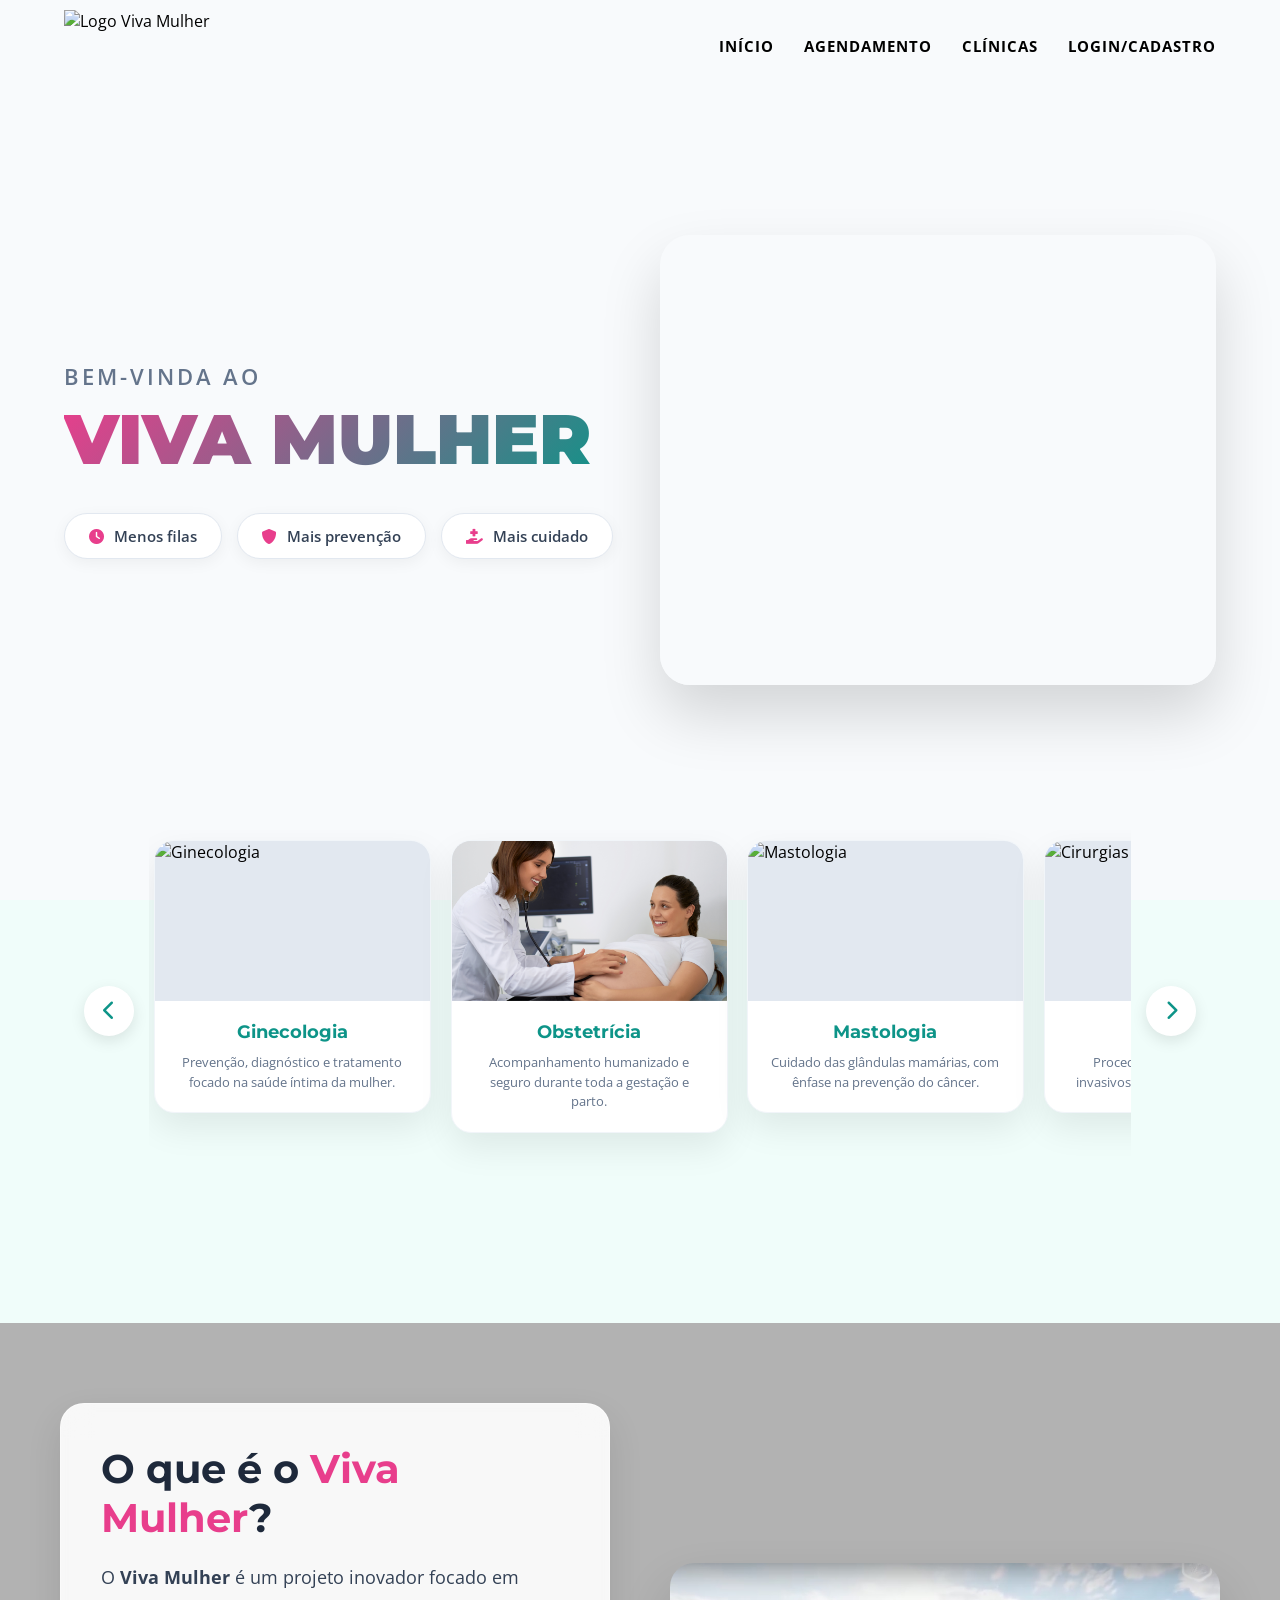
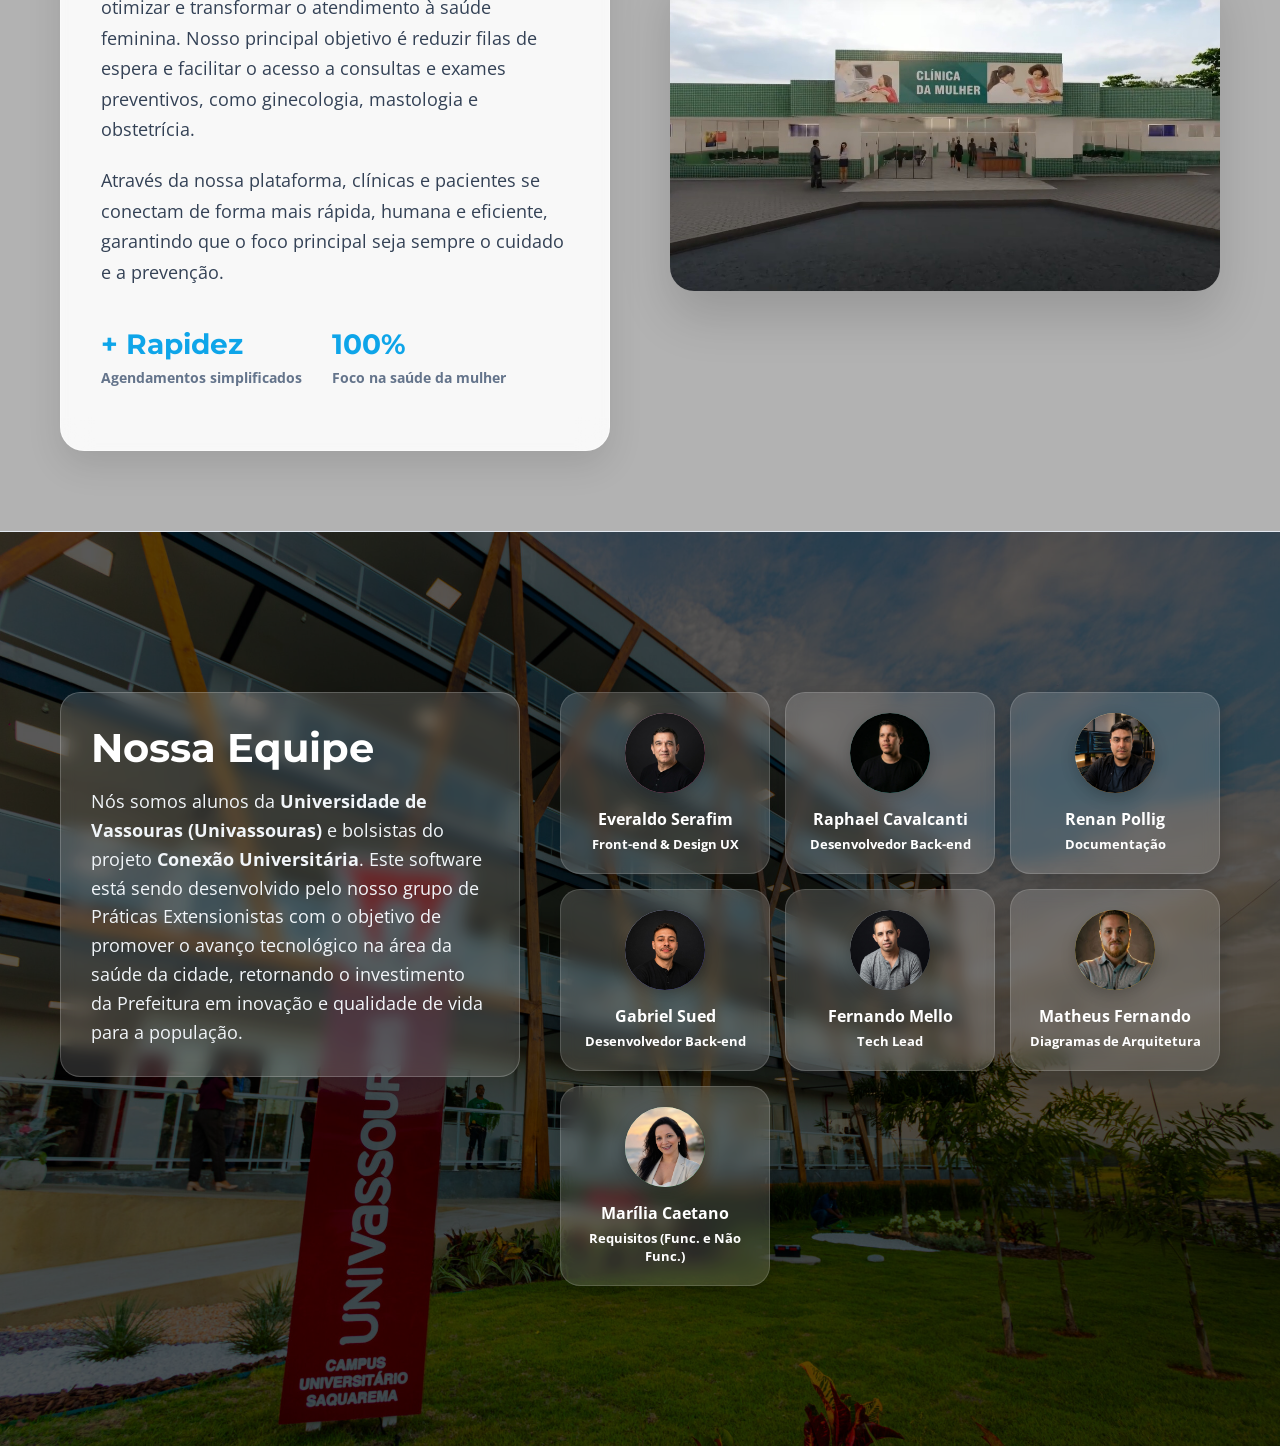
==== vivamulherweb-vivamulherweb-main/index.html @ 2e8639ef "feat: implement hero section, service carousel, and authentication views with supporting styles and " ====
<!DOCTYPE html>
<html lang="pt-BR">

<head>
    <meta charset="UTF-8">
    <meta name="viewport" content="width=device-width, initial-scale=1.0">
    <title>Viva Mulher - Início</title>
    <link rel="preconnect" href="https://fonts.googleapis.com">
    <link rel="preconnect" href="https://fonts.gstatic.com" crossorigin>
    <link
        href="https://fonts.googleapis.com/css2?family=Montserrat:wght@400;700;900&family=Open+Sans:wght@400;600;700&display=swap"
        rel="stylesheet">
    <link rel="stylesheet" href="https://cdnjs.cloudflare.com/ajax/libs/font-awesome/6.0.0/css/all.min.css">

    <link rel="stylesheet" href="style-index.css">
</head>

<body>

    <header class="header-transparente">
        <div class="logo-container" onclick="window.scrollTo({top: 0, behavior: 'smooth'})" style="cursor: pointer;">
            <img src="assets/img/logo1.png" alt="Logo Viva Mulher" class="logo-img">
        </div>
        <nav id="main-nav">
            <ul>
                <li><a onclick="mostrarPagina('home')">INÍCIO</a></li>
                <li><a onclick="mostrarPagina('login')">AGENDAMENTO</a></li>
                <li><a onclick="mostrarPagina('login')">CLÍNICAS</a></li>
                <li><a onclick="mostrarPagina('login')" class="nav-destaque">LOGIN/CADASTRO</a></li>
            </ul>
        </nav>
    </header>
    <button class="btn-mobile" onclick="toggleMenuMain()" style="display: none;">
        <i class="fas fa-bars"></i>
    </button>

    <style>
        /* CSS rápido para o botão aparecer apenas no mobile */
        @media (max-width: 768px) {
            .btn-mobile {
                display: block !important;
                position: fixed;
                top: 15px;
                right: 15px;
                background: #0d9488;
                color: white;
                border: none;
                padding: 10px 15px;
                border-radius: 5px;
                z-index: 10000;
                cursor: pointer;
            }
        }
    </style>
    <main id="home-view" class="view-ativa">
        <section class="hero-section modern-split">
            <!-- Metade Texto (Off-White) -->
            <div class="hero-texto-split">
                <div class="conteudo-clean">
                    <h2 class="hero-subtitle-clean">Bem-vinda ao</h2>
                    <h1 class="hero-title-clean">VIVA MULHER</h1>
                    <div class="hero-features-clean">
                        <span class="feature-item-clean"><i class="fas fa-clock"></i> Menos filas</span>
                        <span class="feature-item-clean"><i class="fas fa-shield-alt"></i> Mais prevenção</span>
                        <span class="feature-item-clean"><i class="fas fa-hand-holding-medical"></i> Mais cuidado</span>
                    </div>
                </div>
            </div>

            <!-- Metade Vídeo (Janela/Abinha com Degradê) -->
            <div class="hero-video-split">
                <div class="video-janela">
                    <video id="bg-video" autoplay loop muted playsinline preload="auto">
                        <source src="assets/video/backgroundvideo.mp4" type="video/mp4">
                    </video>
                    <div class="video-degrade-inferior"></div>
                </div>
            </div>

        </section>

        <!-- SEÇÃO: SERVIÇOS / ESPECIALIDADES EM CARDS -->
        <section class="servicos-section">
            <div class="container-padrao">
                <div class="carousel-wrapper">
                    <button class="carousel-btn left" onclick="moverCarrossel(-1)"><i
                            class="fas fa-chevron-left"></i></button>

                    <div class="servicos-carousel" id="servicos-carousel">
                        <div class="servico-card" onclick="abrirDescricao('ginecologia')">
                            <div class="servico-img">
                                <img src="assets/img/ginecologia.jpg" alt="Ginecologia">
                            </div>
                            <div class="servico-conteudo">
                                <h3>Ginecologia</h3>
                                <p class="servico-resumo">Prevenção, diagnóstico e tratamento focado na saúde íntima da
                                    mulher.</p>
                                <div class="servico-detalhes">
                                    <p>Realizamos exames de rotina preventivos, tratamento de patologias, planejamento
                                        familiar e inserção de contraceptivos (DIU/Implantes).</p>
                                </div>
                            </div>
                        </div>
                        <div class="servico-card" onclick="abrirDescricao('obstetricia')">
                            <div class="servico-img">
                                <img src="assets/img/obstetricia.jpg" alt="Obstetrícia">
                            </div>
                            <div class="servico-conteudo">
                                <h3>Obstetrícia</h3>
                                <p class="servico-resumo">Acompanhamento humanizado e seguro durante toda a gestação e
                                    parto.</p>
                                <div class="servico-detalhes">
                                    <p>Assistência pré-natal completa, exames de ultrassonografia morfológica e
                                        acompanhamento de gestações de alto risco.</p>
                                </div>
                            </div>
                        </div>
                        <div class="servico-card" onclick="abrirDescricao('mastologia')">
                            <div class="servico-img">
                                <img src="assets/img/Mastologia.jpg" alt="Mastologia">
                            </div>
                            <div class="servico-conteudo">
                                <h3>Mastologia</h3>
                                <p class="servico-resumo">Cuidado das glândulas mamárias, com ênfase na prevenção do
                                    câncer.</p>
                                <div class="servico-detalhes">
                                    <p>Prevenção, diagnóstico precoce e tratamento clínico/cirúrgico, além do
                                        acompanhamento de nódulos e cistos.</p>
                                </div>
                            </div>
                        </div>
                        <div class="servico-card" onclick="abrirDescricao('cirurgias')">
                            <div class="servico-img">
                                <img src="assets/img/Cirurgias.jpg" alt="Cirurgias">
                            </div>
                            <div class="servico-conteudo">
                                <h3>Cirurgias</h3>
                                <p class="servico-resumo">Procedimentos minimamente invasivos com equipe especializada.
                                </p>
                                <div class="servico-detalhes">
                                    <p>Procedimentos cirúrgicos (videolaparoscopia e histeroscopia) para tratamento de
                                        miomas e endometriose com rápida recuperação.</p>
                                </div>
                            </div>
                        </div>

                        <!-- Novos Cards -->
                        <div class="servico-card" onclick="abrirDescricao('pediatria')">
                            <div class="servico-img">
                                <img src="assets/img/Pediatria.jpg" alt="Pediatria">
                            </div>
                            <div class="servico-conteudo">
                                <h3>Pediatria</h3>
                                <p class="servico-resumo">Cuidado dedicado ao desenvolvimento infantil desde os
                                    primeiros dias.</p>
                                <div class="servico-detalhes">
                                    <p>Acompanhamento de rotina, vacinação, orientação nutricional e tratamento das
                                        principais doenças da infância.</p>
                                </div>
                            </div>
                        </div>
                        <div class="servico-card" onclick="abrirDescricao('nutricao')">
                            <div class="servico-img">
                                <img src="assets/img/Nutrição.jpg" alt="Nutrição">
                            </div>
                            <div class="servico-conteudo">
                                <h3>Nutrição</h3>
                                <p class="servico-resumo">Planos alimentares personalizados para cada fase da sua vida.
                                </p>
                                <div class="servico-detalhes">
                                    <p>Acompanhamento nutricional focado em emagrecimento saudável, gestação, menopausa
                                        e controle de doenças crônicas.</p>
                                </div>
                            </div>
                        </div>
                        <div class="servico-card" onclick="abrirDescricao('endocrinologia')">
                            <div class="servico-img">
                                <img src="assets/img/Endocrinologia.jpg" alt="Endocrinologia">
                            </div>
                            <div class="servico-conteudo">
                                <h3>Endocrinologia</h3>
                                <p class="servico-resumo">Tratamento de distúrbios hormonais e metabólicos com precisão.
                                </p>
                                <div class="servico-detalhes">
                                    <p>Especialistas em distúrbios da tireoide, diabetes, obesidade e acompanhamento
                                        especializado durante a menopausa.</p>
                                </div>
                            </div>
                        </div>
                        <div class="servico-card" onclick="abrirDescricao('psicologia')">
                            <div class="servico-img">
                                <img src="assets/img/Psicologia.jpg" alt="Psicologia">
                            </div>
                            <div class="servico-conteudo">
                                <h3>Psicologia</h3>
                                <p class="servico-resumo">Apoio emocional e saúde mental voltado para a mulher.</p>
                                <div class="servico-detalhes">
                                    <p>Acolhimento humanizado para depressão pós-parto, ansiedade, transições de vida e
                                        terapia individual e familiar.</p>
                                </div>
                            </div>
                        </div>
                    </div>

                    <button class="carousel-btn right" onclick="moverCarrossel(1)"><i
                            class="fas fa-chevron-right"></i></button>
                </div>
            </div>
        </section>

        <!-- SEÇÃO: SOBRE O PROJETO -->
        <section class="sobre-section">
            <!-- Vídeo de Fundo -->
            <video class="sobre-bg-video" autoplay loop muted playsinline preload="auto">
                <source src="assets/video/saquaremabck.mp4" type="video/mp4">
            </video>
            <!-- Overlay para garantir a leitura do texto -->
            <div class="sobre-video-overlay"></div>
            <div class="container-padrao" style="position: relative; z-index: 10;">
                <div class="sobre-grid">
                    <div class="sobre-texto">
                        <h2 class="section-title">O que é o <span class="highlight-pink">Viva Mulher</span>?</h2>
                        <p>O <strong>Viva Mulher</strong> é um projeto inovador focado em otimizar e transformar o
                            atendimento à saúde feminina. Nosso principal objetivo é reduzir filas de espera e facilitar
                            o acesso a consultas e exames preventivos, como ginecologia, mastologia e obstetrícia.</p>
                        <p>Através da nossa plataforma, clínicas e pacientes se conectam de forma mais rápida, humana e
                            eficiente, garantindo que o foco principal seja sempre o cuidado e a prevenção.</p>
                        <div class="estatisticas-sobre">
                            <div class="stat-item">
                                <h3>+ Rapidez</h3>
                                <p>Agendamentos simplificados</p>
                            </div>
                            <div class="stat-item">
                                <h3>100%</h3>
                                <p>Foco na saúde da mulher</p>
                            </div>
                        </div>
                    </div>
                    <div class="sobre-imagem scroll-reveal">
                        <div class="imagem-clinica-wrapper"
                            onclick="document.getElementById('modal-mapa').className='modal-ativo'"
                            style="cursor: pointer;" title="Clique para ver no mapa">
                            <img src="assets/img/clinicadamulher.jpg" alt="Clínica da Mulher" class="img-clinica">
                            <div class="img-gradient-overlay"
                                style="display: flex; justify-content: center; align-items: center;">
                                <i class="fas fa-map-marker-alt"
                                    style="color: white; font-size: 50px; text-shadow: 0 4px 15px rgba(0,0,0,0.4);"></i>
                            </div>
                        </div>
                    </div>
                </div>
            </div>
        </section>

        <!-- SEÇÃO: EQUIPE DE DESENVOLVIMENTO -->
        <section class="equipe-section">
            <div class="container-padrao" style="position: relative; z-index: 1;">
                <!-- Layout dividido para balancear a tela -->
                <div class="equipe-layout-split">
                    <!-- Lado do Título (Esquerda) -->
                    <div class="equipe-title-side">
                        <div class="equipe-title-card">
                            <h2 class="section-title text-left" style="color: white; margin-bottom: 15px;">Nossa Equipe</h2>
                            <p class="section-subtitle text-left"
                                style="margin-bottom: 0; line-height: 1.6; color: #f1f5f9;">
                                Nós somos alunos da <strong>Universidade de Vassouras (Univassouras)</strong> e bolsistas do projeto
                                <strong>Conexão Universitária</strong>.
                                Este software está sendo desenvolvido pelo nosso grupo de Práticas Extensionistas com o objetivo de
                                promover o avanço tecnológico na área da saúde da cidade,
                                retornando o investimento da Prefeitura em inovação e qualidade de vida para a população.
                            </p>
                        </div>
                    </div>

                    <!-- Lado dos Cards (Direita) -->
                    <div class="equipe-grid-side">
                        <div class="equipe-grid">
                    <div class="equipe-card">
                        <div class="membro-avatar"
                            style="background: linear-gradient(135deg, #fbcfe8 0%, #e83e8c 100%);">
                            <img src="assets/img/everaldo.jpeg" alt="Foto Aluno 1">
                        </div>
                        <h3>Everaldo Serafim</h3>
                        <p class="cargo">Front-end & Design UX</p>
                    </div>
                    <div class="equipe-card">
                        <div class="membro-avatar"
                            style="background: linear-gradient(135deg, #ccfbf1 0%, #0d9488 100%);">
                            <img src="assets/img/raphael.jpeg" alt="Foto Aluno 2">
                        </div>
                        <h3>Raphael Cavalcanti</h3>
                        <p class="cargo">Desenvolvedor Back-end</p>
                    </div>
                    <div class="equipe-card">
                        <div class="membro-avatar"
                            style="background: linear-gradient(135deg, #fef3c7 0%, #d97706 100%);">
                            <img src="assets/img/renan.jpeg" alt="Foto Aluno 3">
                        </div>
                        <h3>Renan Pollig</h3>
                        <p class="cargo">Documentação</p>
                    </div>
                    <div class="equipe-card">
                        <div class="membro-avatar"
                            style="background: linear-gradient(135deg, #e0e7ff 0%, #4f46e5 100%);">
                            <img src="assets/img/gabriel.jpeg" alt="Foto Aluno 4">
                        </div>
                        <h3>Gabriel Sued</h3>
                        <p class="cargo">Desenvolvedor Back-end</p>
                    </div>
                    <div class="equipe-card">
                        <div class="membro-avatar"
                            style="background: linear-gradient(135deg, #f1f5f9 0%, #475569 100%);">
                            <img src="assets/img/fernando.jpeg" alt="Foto Aluno 5">
                        </div>
                        <h3>Fernando Mello</h3>
                        <p class="cargo">Tech Lead</p>
                    </div>
                    <div class="equipe-card">
                        <div class="membro-avatar"
                            style="background: linear-gradient(135deg, #fef08a 0%, #ca8a04 100%);">
                            <img src="assets/img/matheus.jpeg" alt="Foto Aluno 6">
                        </div>
                        <h3>Matheus Fernando</h3>
                        <p class="cargo">Diagramas de Arquitetura</p>
                    </div>
                    <div class="equipe-card">
                        <div class="membro-avatar"
                            style="background: linear-gradient(135deg, #dcfce7 0%, #16a34a 100%);">
                            <img src="assets/img/marilia.jpeg" alt="Foto Aluno 7">
                        </div>
                        <h3>Marília Caetano</h3>
                        <p class="cargo">Requisitos (Func. e Não Func.)</p>
                    </div>
                </div> <!-- Fim equipe-grid -->
                </div> <!-- Fim equipe-grid-side -->
                </div> <!-- Fim equipe-layout-split -->
            </div>
        </section>
    </main>

    <main id="login-view" class="view-oculta view-auth">
        <div class="auth-card">
            <h2>Acesse sua conta</h2>
            <form onsubmit="realizarLogin(event)">
                <div class="input-group">
                    <label>Perfil de Acesso</label>
                    <select id="tipo-acesso" required>
                        <option value="paciente">Sou Paciente</option>
                        <option value="medico">Sou Médico(a) / Gestão</option>
                        <option value="recepcao">Sou da Recepção</option>
                    </select>
                </div>
                <div class="input-group">
                    <label>E-mail</label>
                    <input type="email" id="login-email" placeholder="seu@email.com" required>
                </div>
                <div class="input-group">
                    <label>Senha</label>
                    <input type="password" id="login-senha" placeholder="Digite sua senha" required>
                </div>
                <button type="submit" class="btn-auth">Entrar</button>
                <p class="auth-link">Não possui conta? <a onclick="mostrarPagina('cadastro')">Cadastre-se</a></p>
            </form>
        </div>
    </main>

    <main id="cadastro-view" class="view-oculta view-auth">
        <div class="auth-card" style="max-width: 450px;">
            <h2>Crie sua conta</h2>
            <form onsubmit="realizarCadastro(event)">
                <div class="input-group">
                    <label>Que tipo de conta deseja criar?</label>
                    <select id="tipo-cadastro" onchange="mudarCamposCadastro()" required>
                        <option value="paciente">Sou Paciente</option>
                        <option value="medico">Sou Médico(a) / Enfermagem</option>
                        <option value="recepcao">Sou da Clínica / Gestão</option>
                    </select>
                </div>

                <div class="input-group">
                    <label>Nome Completo / Nome da Clínica</label>
                    <input type="text" id="cad-nome" placeholder="Digite o nome" required>
                </div>

                <div id="campos-profissionais" style="display: none;">
                    <div class="input-group">
                        <label id="label-registro">Registro Profissional</label>
                        <input type="text" id="input-registro" placeholder="Ex: CRM 12345-RJ">
                    </div>
                    <div class="input-group">
                        <label>CNPJ da Clínica de Atuação</label>
                        <input type="text" id="cad-cnpj" placeholder="00.000.000/0001-00">
                    </div>
                </div>

                <div class="input-group">
                    <label>E-mail</label>
                    <input type="email" id="cad-email" placeholder="seu@email.com" required>
                </div>
                <div class="input-group">
                    <label>Senha</label>
                    <input type="password" id="cad-senha" placeholder="Crie uma senha forte" required>
                </div>

                <button type="submit" class="btn-auth">Cadastrar</button>
                <p class="auth-link">Já possui cadastro? <a onclick="mostrarPagina('login')">Fazer login</a></p>
            </form>
        </div>
    </main>

    <!-- JANELA FLUTUANTE (MODAL) PARA DESCRIÇÕES -->
    <div id="modal-info" class="modal-oculto">
        <div class="auth-card" style="position: relative; max-width: 500px; text-align: center;">
            <button class="btn-fechar-modal" onclick="fecharDescricao()">✖</button>
            <h2 id="modal-titulo" style="color: #e83e8c;">Especialidade</h2>
            <p id="modal-texto" style="color: #475569; font-size: 16px; line-height: 1.6; margin-bottom: 25px;">
                Descrição do procedimento aparecerá aqui...</p>
            <button class="btn-auth" onclick="fecharDescricao(); mostrarPagina('login');">Agendar Agora</button>
        </div>
    </div>

    <!-- JANELA FLUTUANTE (MODAL) PARA O MAPA -->
    <div id="modal-mapa" class="modal-oculto">
        <div class="auth-card"
            style="position: relative; max-width: 700px; width: 95%; padding: 30px; text-align: center;">
            <button class="btn-fechar-modal"
                onclick="document.getElementById('modal-mapa').className='modal-oculto'">✖</button>
            <h2 style="color: #0d9488; font-family: 'Montserrat', sans-serif; font-size: 26px; margin-bottom: 20px;">
                Nossa Localização</h2>
            <div
                style="width: 100%; height: 350px; border-radius: 12px; overflow: hidden; box-shadow: 0 5px 20px rgba(0,0,0,0.15);">
                <iframe
                    src="https://www.google.com/maps/embed?pb=!1m18!1m12!1m3!1d3675.4132013048666!2d-42.48161320321049!3d-22.89812540000001!2m3!1f0!2f0!3f0!3m2!1i1024!2i768!4f13.1!3m3!1m2!1s0x975f002698c093%3A0x2dc6fb2bb6e6caf2!2sCl%C3%ADnica%20da%20Mulher!5e0!3m2!1spt-BR!2sbr!4v1780066619282!5m2!1spt-BR!2sbr"
                    width="600" height="450" style="border:0;" allowfullscreen="" loading="lazy"
                    referrerpolicy="no-referrer-when-downgrade"></iframe>
            </div>
            <button class="btn-auth" style="margin-top: 25px; font-family: 'Open Sans', sans-serif;"
                onclick="window.open('https://maps.google.com/?q=-23.54019185,-46.66668385', '_blank')">Abrir rota no
                Google Maps</button>
        </div>
    </div>

    <script src="script.js"></script>
    <script>
        // O controle pelo scroll foi removido para garantir a fluidez total.
        // O vídeo agora usa autoplay e loop nativos do navegador.

        // === EFEITO DE APARECER (SCROLL REVEAL) ===
        document.addEventListener("DOMContentLoaded", function () {
            const observer = new IntersectionObserver((entries) => {
                entries.forEach(entry => {
                    if (entry.isIntersecting) {
                        entry.target.classList.add('revelado');
                        // Se quiser que anime toda vez que rolar, basta remover a linha abaixo.
                        // observer.unobserve(entry.target); 
                    }
                });
            }, {
                threshold: 0.2, // 20% visível para disparar
                rootMargin: "0px 0px -50px 0px" // Dispara um pouco antes
            });

            document.querySelectorAll('.scroll-reveal').forEach(el => observer.observe(el));
        });
    </script>
</body>

</html>
---- vivamulherweb-vivamulherweb-main/style-index.css ----
/* ========================================================
   CSS ABSOLUTO DO ZERO - PROJETO VIVA MULHER
   ======================================================== */

* {
    margin: 0;
    padding: 0;
    box-sizing: border-box;
}

body {
    font-family: 'Open Sans', sans-serif;
    overflow-x: hidden;
    background-color: #f0fdfa; /* Fundo de fallback */
}

/* --- SISTEMA DE TROCA DE TELAS --- */
.view-ativa { display: flex !important; }
.view-oculta { display: none !important; }

/* ========================================================
   CABEÇALHO FIXO E NAVEGAÇÃO
   ======================================================== */
.header-transparente {
    position: absolute;
    top: 0;
    width: 100%;
    padding: 35px 5% 10px 5%; /* Mais espaço no topo para descer os botões */
    display: flex;
    justify-content: flex-end;
    align-items: center;
    z-index: 100;
    background-color: transparent;
    transition: all 0.3s ease;
}

.logo-container {
    position: absolute;
    top: 10px;
    left: 5%;
    z-index: 101;
}

.logo-img {
    height: 125px; /* Logo maior, conforme solicitado */
    transition: 0.3s ease;
}

#main-nav ul {
    list-style: none;
    display: flex;
    gap: 30px;
}

#main-nav ul li a {
    color: #000000; /* Letras pretas para leitura num fundo transparente que pode ser branco */
    font-weight: 700;
    font-size: 15px;
    text-transform: uppercase;
    cursor: pointer;
    text-shadow: 0px 1px 3px rgba(255, 255, 255, 0.5);
    transition: 0.3s;
    letter-spacing: 1px;
}

#main-nav ul li a:hover {
    color: #e83e8c; /* Fica rosa ao passar o mouse */
    transform: translateY(-2px);
    display: inline-block;
}

/* ========================================================
   TELA 1: A PÁGINA INICIAL COM VÍDEO (HERO SPLIT)
   ======================================================== */
#home-view {
    width: 100%;
    flex-direction: column;
}

.hero-section.modern-split {
    position: relative;
    width: 100%;
    min-height: 100vh;
    display: flex;
    flex-direction: row;
    align-items: center;
    background-color: #f8fafc; /* Fundo off-white */
    padding: 100px 5% 80px 5%; /* Espaço para o header e botões */
    overflow: hidden;
}

/* --- Metade Esquerda: Texto --- */
.hero-texto-split {
    flex: 1;
    padding-right: 40px;
    z-index: 10;
    display: flex;
    justify-content: flex-start;
}

.conteudo-clean {
    max-width: 600px;
    animation: fadeInLeft 1s ease-out;
}

@keyframes fadeInLeft {
    from { opacity: 0; transform: translateX(-30px); }
    to { opacity: 1; transform: translateX(0); }
}

.hero-subtitle-clean {
    color: #64748b;
    font-family: 'Open Sans', sans-serif;
    font-size: 22px;
    font-weight: 600;
    letter-spacing: 3px;
    margin-bottom: 10px;
    text-transform: uppercase;
}

.hero-title-clean {
    background: linear-gradient(135deg, #e83e8c 0%, #0d9488 100%);
    -webkit-background-clip: text;
    -webkit-text-fill-color: transparent;
    font-family: 'Montserrat', sans-serif;
    font-size: 70px;
    font-weight: 900;
    margin-bottom: 35px;
    line-height: 1.1;
}

.hero-features-clean {
    display: flex;
    flex-wrap: wrap;
    gap: 15px;
}

.feature-item-clean {
    background: white;
    color: #334155;
    padding: 12px 24px;
    border-radius: 50px;
    font-size: 15px;
    font-weight: 600;
    display: flex;
    align-items: center;
    gap: 10px;
    box-shadow: 0 4px 15px rgba(0,0,0,0.05);
    border: 1px solid #e2e8f0;
    transition: 0.3s;
}

.feature-item-clean:hover {
    transform: translateY(-3px);
    border-color: #0d9488;
    color: #0d9488;
}

.feature-item-clean i {
    color: #e83e8c; /* Rosa para destaque */
}

/* --- Metade Direita: Vídeo (Abinha) --- */
.hero-video-split {
    flex: 1;
    display: flex;
    justify-content: center;
    position: relative;
    z-index: 5;
}

.video-janela {
    position: relative;
    width: 100%;
    max-width: 600px;
    height: 450px;
    border-radius: 30px; /* Abinha/janela arredondada */
    overflow: hidden;
    box-shadow: 0 30px 60px rgba(0,0,0,0.15);
    animation: fadeInRight 1.2s ease-out;
}

@keyframes fadeInRight {
    from { opacity: 0; transform: translateX(30px); }
    to { opacity: 1; transform: translateX(0); }
}

#bg-video {
    width: 100%;
    height: 100%;
    object-fit: cover;
}

/* Degradê que começa o vídeo na base */
.video-degrade-inferior {
    position: absolute;
    bottom: 0;
    left: 0;
    width: 100%;
    height: 40%;
    background: linear-gradient(to top, rgba(248, 250, 252, 1), transparent);
    pointer-events: none;
}

/* ========================================================
   SEÇÃO DE SERVIÇOS (CARDS)
   ======================================================== */
.servicos-section {
    position: relative;
    z-index: 20;
    margin-top: -150px; /* Sobrepõe o final do hero mais acima */
    padding: 0 5% 50px 5%;
}

/* --- Carrossel de Serviços --- */
.carousel-wrapper {
    display: flex;
    align-items: center;
    position: relative;
    gap: 15px;
}

.carousel-btn {
    background: white;
    color: #0d9488;
    border: none;
    width: 50px;
    height: 50px;
    border-radius: 50%;
    font-size: 20px;
    cursor: pointer;
    box-shadow: 0 5px 15px rgba(0,0,0,0.1);
    transition: 0.3s ease;
    z-index: 10;
    flex-shrink: 0;
    display: flex;
    align-items: center;
    justify-content: center;
}

.carousel-btn:hover {
    background: #0d9488;
    color: white;
    transform: scale(1.1);
}

.servicos-carousel {
    display: flex;
    gap: 20px;
    overflow-x: auto; /* Permite rolagem */
    padding: 10px 5px 60px 5px; /* Espaço para expansão sanfona e sombra */
    flex: 1;
    align-items: start;
    /* Esconder scrollbar nativa para design limpo */
    -ms-overflow-style: none;  /* IE and Edge */
    scrollbar-width: none;  /* Firefox */
}

.servicos-carousel::-webkit-scrollbar {
    display: none; /* Safari and Chrome */
}

.servico-card {
    flex: 0 0 calc(30% - 15px);
    background: white;
    border-radius: 20px;
    overflow: hidden;
    box-shadow: 0 15px 35px rgba(0,0,0,0.08);
    /* Transição apenas em propriedades GPU - sem layout reflow */
    transition: transform 0.35s cubic-bezier(0.25, 0.46, 0.45, 0.94),
                box-shadow 0.35s ease,
                border-color 0.35s ease;
    cursor: pointer;
    border: 1px solid #f1f5f9;
    /* Avisa o browser para preparar o elemento na GPU */
    will-change: transform;
}

.servico-card:hover {
    transform: translateY(-8px);
    box-shadow: 0 25px 50px rgba(0,0,0,0.15);
    border-color: #0d9488;
}

.servico-img {
    width: 100%;
    height: 160px;
    background-color: #e2e8f0;
    overflow: hidden;
}

.servico-img img {
    width: 100%;
    height: 100%;
    object-fit: cover;
    transition: transform 0.45s ease;
    will-change: transform;
}

.servico-card:hover .servico-img img {
    transform: scale(1.05);
}

.servico-conteudo {
    padding: 20px;
    text-align: center;
    /* position relative para o detalhe ficar posicionado corretamente */
    position: relative;
}

.servico-conteudo h3 {
    color: #0d9488;
    font-family: 'Montserrat', sans-serif;
    font-size: 18px;
    margin-bottom: 10px;
}

.servico-resumo {
    color: #64748b;
    font-size: 13px;
    line-height: 1.5;
    margin-bottom: 0;
}

/* --- Efeito de Detalhes no Hover (sem reflow de layout) --- */
.servico-detalhes {
    /* Escondido via opacity e transform, não max-height */
    /* Isso evita recalculo de layout (reflow) e garante fluidez total */
    opacity: 0;
    transform: translateY(8px);
    transition: opacity 0.35s ease, transform 0.35s ease;
    text-align: left;
    /* Reserva o espaço fisicamente para não mudar o layout ao aparecer */
    visibility: hidden;
    position: absolute;
    bottom: 0;
    left: 0;
    right: 0;
    background: white;
    padding: 0 20px 20px 20px;
    border-radius: 0 0 20px 20px;
}

.servico-detalhes p {
    font-size: 13px;
    color: #475569;
    border-top: 1px solid #e2e8f0;
    padding-top: 15px;
    margin-top: 0;
    line-height: 1.6;
}

.servico-card:hover .servico-detalhes {
    opacity: 1;
    transform: translateY(0);
    visibility: visible;
}

/* Responsividade do Split Hero e Servicos */
@media (max-width: 900px) {
    .hero-section.modern-split {
        flex-direction: column;
        padding-top: 120px;
        text-align: center;
    }
    .hero-texto-split {
        padding-right: 0;
        margin-bottom: 40px;
        justify-content: center;
    }
    .hero-features-clean {
        justify-content: center;
    }
    .hero-title-clean {
        font-size: 50px;
    }
    .video-janela {
        height: 300px;
    }
    .servico-card {
        flex: 0 0 calc(50% - 10px); /* 2 cards no Tablet */
    }
    .servicos-section {
        margin-top: 20px; /* Remove sobreposição no mobile */
    }
}

@media (max-width: 600px) {
    .servico-card {
        flex: 0 0 100%; /* 1 card no Mobile */
    }
    .carousel-wrapper {
        gap: 5px;
    }
    .carousel-btn {
        width: 40px;
        height: 40px;
        font-size: 16px;
    }
}

/* ========================================================
   TELAS 2 e 3: LOGIN E CADASTRO (Fundo Gradiente)
   ======================================================== */
.view-auth {
    background: linear-gradient(135deg, #fdf2f8 0%, #e0f2f1 100%);
    min-height: 100vh;
    flex-direction: column;
    justify-content: center;
    align-items: center;
}

.auth-card {
    background-color: white;
    width: 100%;
    max-width: 400px;
    padding: 40px;
    border-radius: 16px;
    box-shadow: 0 15px 35px rgba(0,0,0,0.08);
}

.auth-card h2 {
    font-family: 'Montserrat', sans-serif;
    color: #0d9488;
    font-size: 32px;
    margin-bottom: 25px;
}

.input-group {
    margin-bottom: 20px;
}

.input-group label {
    display: block;
    font-weight: 700;
    font-size: 14px;
    color: #333;
    margin-bottom: 8px;
}

.input-group input, .input-group select {
    width: 100%;
    padding: 12px 15px;
    border: 1px solid #cbd5e1;
    border-radius: 8px;
    font-family: 'Open Sans', sans-serif;
    font-size: 15px;
    background-color: #f8fafc;
    transition: 0.3s;
}

.input-group input:focus, .input-group select:focus {
    outline: none;
    border-color: #0d9488;
    background-color: white;
}

.btn-auth {
    width: 100%;
    background-color: #38b2ac; /* Cor exata da imagem */
    color: white;
    font-weight: bold;
    font-size: 16px;
    padding: 12px;
    border: none;
    border-radius: 8px;
    cursor: pointer;
    margin-top: 10px;
    transition: 0.3s;
}

.btn-auth:hover {
    background-color: #0d9488;
}

.auth-link {
    text-align: center;
    margin-top: 20px;
    font-size: 13px;
    color: #64748b;
}

.auth-link a {
    color: #0d9488;
    font-weight: bold;
    cursor: pointer;
}

.auth-link a:hover {
    text-decoration: underline;
}

/* ========================================================
   JANELA FLUTUANTE DE DESCRIÇÕES (MODAL)
   ======================================================== */
.modal-oculto {
    display: none !important;
}

.modal-ativo {
    display: flex !important;
    position: fixed;
    top: 0;
    left: 0;
    width: 100%;
    height: 100vh;
    background-color: rgba(0, 0, 0, 0.6); /* Fundo escuro semi-transparente */
    backdrop-filter: blur(4px); /* Efeito de desfoque elegante no fundo */
    z-index: 9999; /* Garante que fica por cima de ABSOLUTAMENTE tudo */
    justify-content: center;
    align-items: center;
    padding: 20px;
}

.btn-fechar-modal {
    position: absolute;
    top: 15px;
    right: 20px;
    background: none;
    border: none;
    font-size: 20px;
    color: #64748b;
    cursor: pointer;
    transition: 0.3s;
}

.btn-fechar-modal:hover {
    color: #e83e8c; /* Fica rosa ao passar o rato */
}

/* ========================================================
   SEÇÕES: SOBRE E EQUIPE (SCROLL)
   ======================================================== */
.container-padrao {
    max-width: 1200px;
    margin: 0 auto;
    padding: 80px 20px;
}

.section-title {
    font-family: 'Montserrat', sans-serif;
    font-size: 40px;
    color: #1e293b;
    margin-bottom: 20px;
}

.section-subtitle {
    font-size: 18px;
    color: #64748b;
    margin-bottom: 50px;
}

.text-center { text-align: center; }
.highlight-pink { color: #e83e8c; }
.highlight-teal { color: #0d9488; }

/* Sobre o Projeto */
.sobre-section {
    background-color: #ffffff;
    position: relative;
    overflow: hidden; /* Mantém as formas limitadas dentro da seção */
}

/* --- Vídeo de Fundo --- */
.sobre-bg-video {
    position: absolute;
    top: 0;
    left: 0;
    width: 100%;
    height: 100%;
    object-fit: cover;
    z-index: 0;
    transform: scale(1.3); /* Zoom maior para esconder totalmente a marca d'água */
}

.sobre-video-overlay {
    position: absolute;
    top: 0;
    left: 0;
    width: 100%;
    height: 100%;
    /* Overlay mais escuro/sutil para o vídeo de fundo brilhar, mas garantir o contraste */
    background: rgba(0, 0, 0, 0.3);
    z-index: 1;
}

.sobre-grid {
    display: grid;
    grid-template-columns: 1fr 1fr;
    gap: 60px;
    align-items: center;
}

.sobre-texto {
    background: rgba(255, 255, 255, 0.9); /* Fundo branco mais sólido para garantir a leitura sobre o vídeo */
    backdrop-filter: blur(15px);
    -webkit-backdrop-filter: blur(15px);
    border: 1px solid rgba(255, 255, 255, 0.5);
    border-radius: 24px;
    padding: 40px;
    box-shadow: 0 15px 35px rgba(0, 0, 0, 0.1);
}

.sobre-texto p {
    font-size: 18px;
    color: #334155; /* Texto um pouco mais escuro para melhor leitura no azul */
    line-height: 1.7;
    margin-bottom: 20px;
}

.estatisticas-sobre {
    display: flex;
    gap: 30px;
    margin-top: 40px;
}

.stat-item h3 {
    font-size: 28px;
    color: #0ea5e9; /* Azul sólido para combinar com o card */
    font-family: 'Montserrat', sans-serif;
}

.stat-item p {
    font-size: 14px;
    font-weight: bold;
    color: #64748b;
    margin-top: 5px;
}

.sobre-imagem {
    display: flex;
    justify-content: center;
    align-items: center;
    width: 100%;
}

.imagem-clinica-wrapper {
    position: relative;
    width: 100%;
    max-width: 550px;
    border-radius: 24px;
    overflow: hidden;
    box-shadow: 0 25px 50px rgba(0, 0, 0, 0.15);
    /* Estado inicial para a animação (invisível e abaixado) */
    transform: translateY(50px);
    opacity: 0;
    transition: all 1.2s cubic-bezier(0.25, 1, 0.5, 1);
}

.img-clinica {
    width: 100%;
    height: auto;
    display: block;
    transition: transform 0.8s ease;
}

/* Quando a classe 'revelado' for adicionada pelo JavaScript */
.sobre-imagem.revelado .imagem-clinica-wrapper {
    transform: translateY(0);
    opacity: 1;
}

.img-gradient-overlay {
    position: absolute;
    top: 0;
    left: 0;
    width: 100%;
    height: 100%;
    /* Gradiente verde água subindo */
    background: linear-gradient(to top, rgba(13, 148, 136, 0.5), transparent 60%);
    opacity: 0;
    transition: opacity 0.6s ease;
    pointer-events: none;
}

.imagem-clinica-wrapper:hover .img-clinica {
    transform: scale(1.05); /* Zoom sutil na imagem */
}

.imagem-clinica-wrapper:hover .img-gradient-overlay {
    opacity: 1; /* Mostra o gradiente no hover */
}

/* Equipe de Desenvolvimento */
.equipe-section {
    position: relative;
    overflow: hidden;
    /* Imagem cobrindo a tela toda com um filtro mais escurinho via pseudo-elemento */
    background: url('assets/img/faculdade.jpg') center / cover no-repeat;
    border-top: 1px solid #e2e8f0;
    padding: 80px 0; /* Espaço para o conteúdo respirar */
}

.equipe-section::before {
    content: '';
    position: absolute;
    top: 0;
    left: 0;
    width: 100%;
    height: 100%;
    background: rgba(0, 0, 0, 0.65); /* Filtro escuro para tirar o brilho da foto */
    z-index: 0;
}

.equipe-layout-split {
    display: flex;
    flex-wrap: wrap;
    gap: 40px;
    align-items: flex-start;
}

.equipe-title-side {
    flex: 1 1 300px;
    max-width: 40%;
}

.equipe-grid-side {
    flex: 1 1 500px;
}

.equipe-title-card {
    background: rgba(255, 255, 255, 0.15); /* Fundo transparente */
    backdrop-filter: blur(8px);
    -webkit-backdrop-filter: blur(8px);
    padding: 30px;
    border-radius: 20px;
    border: 1px solid rgba(255, 255, 255, 0.2);
    /* Removido margin-bottom, pois agora fica lado a lado */
}

.equipe-grid {
    display: grid;
    grid-template-columns: repeat(auto-fit, minmax(180px, 1fr)); /* Cards menores */
    gap: 15px; /* Espaço menor entre os cards */
    margin-top: 0;
}

.equipe-card {
    background: rgba(255, 255, 255, 0.15); /* Transparente para ver a foto */
    backdrop-filter: blur(8px);
    -webkit-backdrop-filter: blur(8px);
    padding: 20px 15px; /* Cards reduzidos */
    border-radius: 20px;
    text-align: center;
    box-shadow: 0 10px 25px rgba(0,0,0,0.2);
    border: 1px solid rgba(255, 255, 255, 0.15);
    transition: transform 0.3s, box-shadow 0.3s;
}

.equipe-card:hover {
    transform: translateY(-8px);
    box-shadow: 0 15px 35px rgba(0,0,0,0.3);
    border-color: rgba(255, 255, 255, 0.4);
}

.membro-avatar {
    width: 80px; /* Fotos menores */
    height: 80px;
    border-radius: 50%;
    margin: 0 auto 15px auto;
    display: flex;
    justify-content: center;
    align-items: center;
    font-size: 30px;
    color: white;
    box-shadow: 0 5px 15px rgba(0,0,0,0.2);
    overflow: hidden;
    background: #e2e8f0;
}

.membro-avatar img {
    width: 100%;
    height: 100%;
    object-fit: cover;
}

.equipe-card h3 {
    font-size: 16px; /* Letra menor */
    color: #ffffff; /* Letra branca para ler no escuro */
    margin-bottom: 5px;
}

.equipe-card .cargo {
    font-size: 13px;
    color: #ffffff; /* Branco, conforme solicitado */
    font-weight: bold;
}

/* ========================================================
   AJUSTE DE CABEÇALHO E BOTÕES PARA MOBILE (MAX 768px)
   ======================================================== */
@media (max-width: 768px) {
    /* Ajuste do Cabeçalho para não esmagar os links */
    header {
        flex-direction: column !important;
        padding: 10px !important;
        padding-top: 140px !important;
        height: auto !important;
    }

    .logo-container {
        left: 50%;
        transform: translateX(-50%);
    }

    nav ul {
        flex-direction: row !important;
        justify-content: center !important;
        gap: 10px !important;
        padding: 10px 0 !important;
    }

    nav ul li a {
        font-size: 12px !important;
    }

    /* Ajuste da Hero Section para centralizar no celular */
    .hero-conteudo {
        margin-top: 0;
        justify-content: center; /* Centraliza o cartão inteiro no mobile */
    }

    .glass-card {
        padding: 30px 20px;
        border-radius: 20px;
        width: 100%;
        text-align: center; /* Volta a centralizar o texto no mobile */
    }

    .hero-title {
        font-size: 40px !important;
        margin-bottom: 25px;
    }

    .hero-subtitle {
        font-size: 16px !important;
    }
    
    .hero-features {
        flex-direction: column;
        justify-content: center;
        gap: 10px;
    }

    /* Botões de especialidades empilhados no celular */
    .botoes-fundo {
        position: absolute !important;
        flex-direction: column !important;
        gap: 8px !important;
        padding: 0 10% !important;
        bottom: 30px !important;
    }

    .btn-pilula {
        width: 100% !important;
        font-size: 14px !important;
        padding: 12px 20px !important;
    }

    .sobre-grid {
        grid-template-columns: 1fr;
        gap: 40px;
    }
    
    .section-title {
        font-size: 30px;
    }
}

@media (max-width: 768px) {
    /* Faz o conteúdo principal ocupar a tela toda */
    .main-content {
        margin-left: 0 !important;
        padding: 60px 15px 20px 15px !important;
    }

    /* Organiza os cards do dashboard em uma coluna */
    .cards-grid {
        grid-template-columns: 1fr !important;
    }

    /* Ajusta as tabelas para permitirem scroll lateral se forem grandes */
    .tabela-container {
        overflow-x: auto;
    }
}
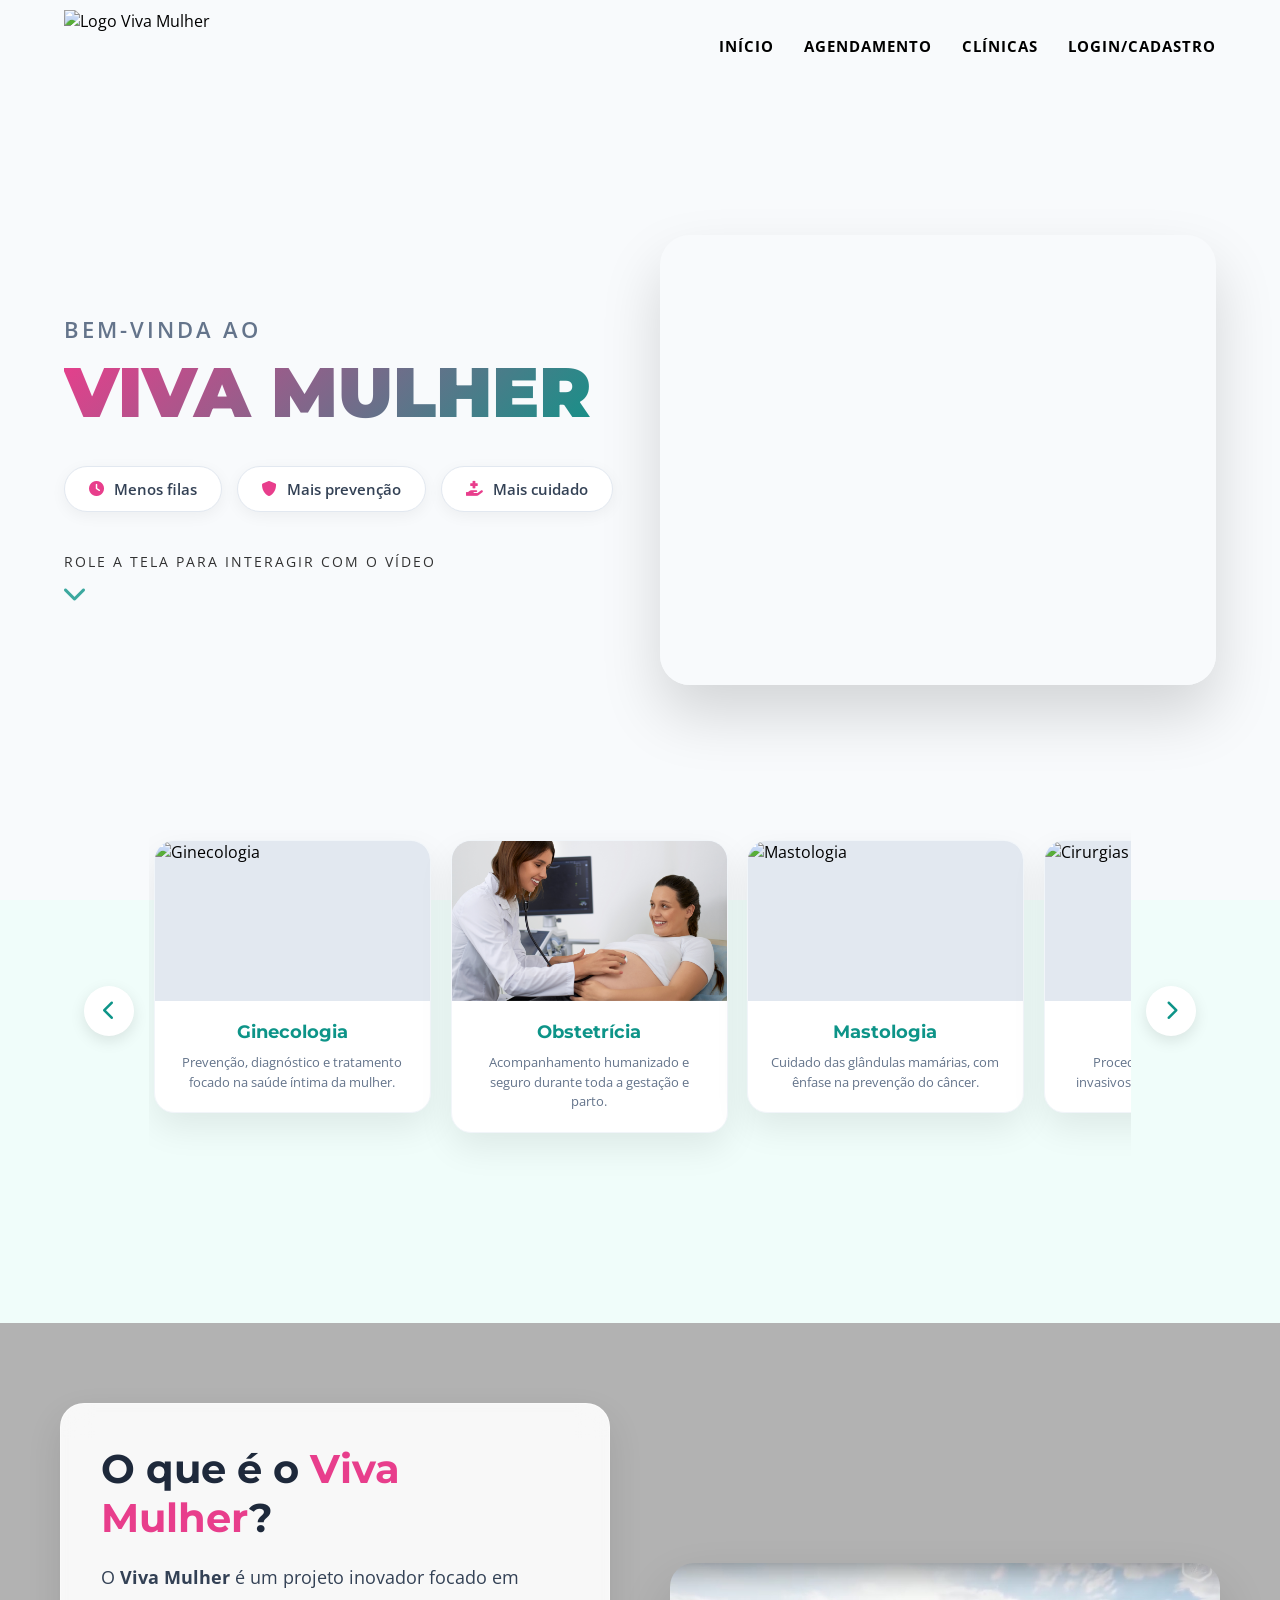
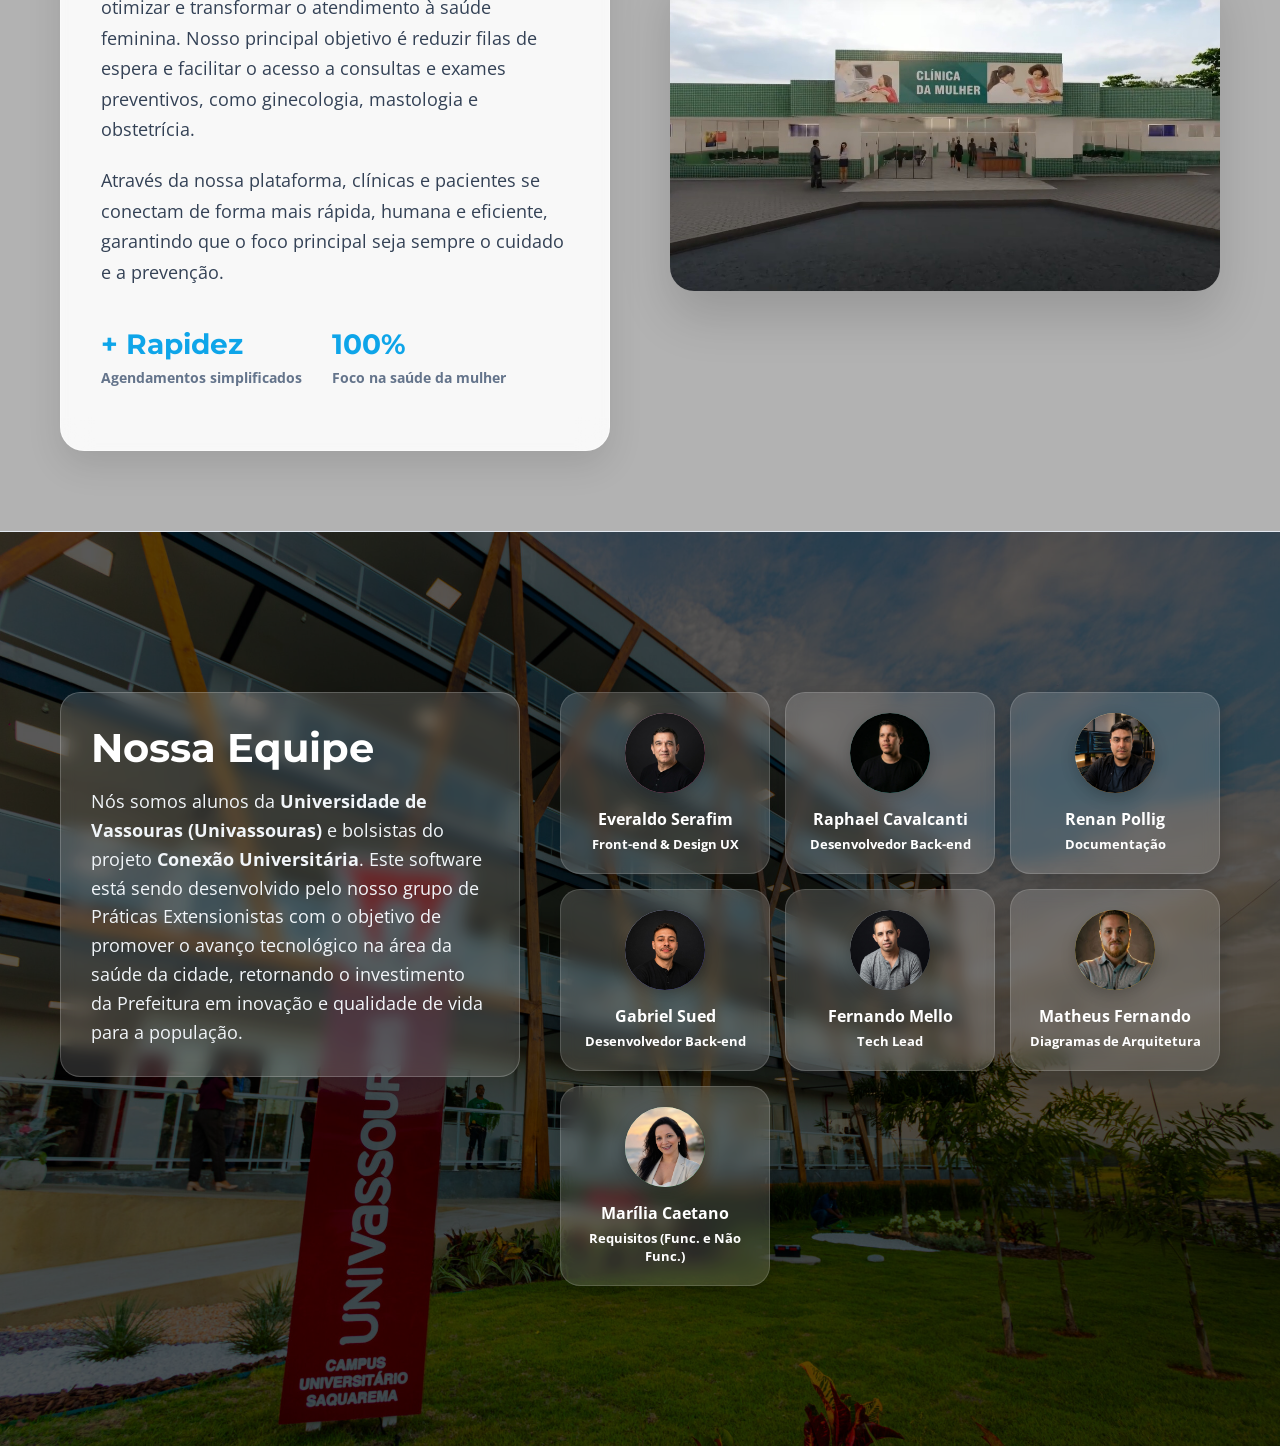
==== commit 0915c34c: "feat: implementacao de video scrubbing com GSAP ScrollTrigger na hero" ====
--- a/vivamulherweb-vivamulherweb-main/index.html
+++ b/vivamulherweb-vivamulherweb-main/index.html
@@ -25,7 +25,7 @@
             <ul>
                 <li><a onclick="mostrarPagina('home')">INÍCIO</a></li>
                 <li><a onclick="mostrarPagina('login')">AGENDAMENTO</a></li>
-                <li><a onclick="mostrarPagina('login')">CLÍNICAS</a></li>
+                <li><a onclick="mostrarPagina('clinicas')" style="cursor: pointer;">CLÍNICAS</a></li>
                 <li><a onclick="mostrarPagina('login')" class="nav-destaque">LOGIN/CADASTRO</a></li>
             </ul>
         </nav>
@@ -64,13 +64,17 @@
                         <span class="feature-item-clean"><i class="fas fa-shield-alt"></i> Mais prevenção</span>
                         <span class="feature-item-clean"><i class="fas fa-hand-holding-medical"></i> Mais cuidado</span>
                     </div>
+                    <div class="scroll-indicator" style="margin-top: 40px; animation: bounce 2s infinite; opacity: 0.8;">
+                        <span style="display: block; font-size: 14px; text-transform: uppercase; letter-spacing: 2px; margin-bottom: 10px;">Role a tela para interagir com o vídeo</span>
+                        <i class="fas fa-chevron-down" style="font-size: 24px; color: #0d9488;"></i>
+                    </div>
                 </div>
             </div>
 
             <!-- Metade Vídeo (Janela/Abinha com Degradê) -->
             <div class="hero-video-split">
                 <div class="video-janela">
-                    <video id="bg-video" autoplay loop muted playsinline preload="auto">
+                    <video id="bg-video" muted playsinline preload="auto">
                         <source src="assets/video/backgroundvideo.mp4" type="video/mp4">
                     </video>
                     <div class="video-degrade-inferior"></div>
@@ -338,6 +342,45 @@
         </section>
     </main>
 
+    <main id="clinicas-view" class="view-oculta" style="padding: 120px 0 60px 0; background-color: #f8fafc; min-height: 100vh;">
+        <div class="container-padrao">
+            <h2 class="section-title text-center" style="margin-bottom: 20px; color: #0d9488;">Clínicas e Unidades Atendidas</h2>
+            <p class="section-subtitle text-center" style="margin-bottom: 50px; color: #475569;">O nosso alvo é que a rede Viva Mulher atenda a toda a saúde de Saquarema, englobando hospitais, clínicas, postos de saúde da família e demais unidades de atendimento.</p>
+            
+            <div style="display: grid; grid-template-columns: repeat(auto-fit, minmax(300px, 1fr)); gap: 30px;">
+                <!-- Clínica 1 -->
+                <div style="background: white; border-radius: 15px; overflow: hidden; box-shadow: 0 4px 15px rgba(0,0,0,0.05); text-align: center; transition: transform 0.3s;" onmouseover="this.style.transform='translateY(-5px)'" onmouseout="this.style.transform='translateY(0)'">
+                    <img src="assets/img/clinicadamulher.jpg" alt="Clínica da Mulher" style="width: 100%; height: 220px; object-fit: cover;">
+                    <div style="padding: 30px;">
+                        <h3 style="color: #333; margin-bottom: 15px; font-size: 22px;">Clínica da Mulher</h3>
+                        <p style="color: #666; font-size: 15px; margin-bottom: 25px; line-height: 1.6;">Referência no atendimento integral à saúde feminina em Saquarema. Especialidades variadas e exames preventivos em um só lugar.</p>
+                        <button onclick="document.getElementById('modal-mapa').className='modal-ativo'" class="btn-auth" style="padding: 12px 25px; font-size: 15px; width: auto; border-radius: 8px;">Ver Localização</button>
+                    </div>
+                </div>
+                
+                <!-- Clínica 2 -->
+                <div style="background: white; border-radius: 15px; overflow: hidden; box-shadow: 0 4px 15px rgba(0,0,0,0.05); text-align: center; transition: transform 0.3s;" onmouseover="this.style.transform='translateY(-5px)'" onmouseout="this.style.transform='translateY(0)'">
+                    <img src="assets/img/hospital_municipal.png" alt="Hospital Municipal" style="width: 100%; height: 220px; object-fit: cover;">
+                    <div style="padding: 30px;">
+                        <h3 style="color: #333; margin-bottom: 15px; font-size: 22px;">Hospital Municipal N. Sra. de Nazareth</h3>
+                        <p style="color: #666; font-size: 15px; margin-bottom: 25px; line-height: 1.6;">Atendimentos de urgência, emergência, maternidade e cirurgias especializadas com infraestrutura completa.</p>
+                        <button onclick="document.getElementById('modal-mapa').className='modal-ativo'" class="btn-auth" style="padding: 12px 25px; font-size: 15px; width: auto; border-radius: 8px; background-color: #0d9488;">Ver Localização</button>
+                    </div>
+                </div>
+
+                <!-- Clínica 3 -->
+                <div style="background: white; border-radius: 15px; overflow: hidden; box-shadow: 0 4px 15px rgba(0,0,0,0.05); text-align: center; transition: transform 0.3s;" onmouseover="this.style.transform='translateY(-5px)'" onmouseout="this.style.transform='translateY(0)'">
+                    <img src="assets/img/posto_saude.png" alt="Postos de Saúde" style="width: 100%; height: 220px; object-fit: cover;">
+                    <div style="padding: 30px;">
+                        <h3 style="color: #333; margin-bottom: 15px; font-size: 22px;">Postos de Saúde da Família (ESF)</h3>
+                        <p style="color: #666; font-size: 15px; margin-bottom: 25px; line-height: 1.6;">Atendimento primário e preventivo distribuído por todos os bairros do município, garantindo acesso facilitado à saúde.</p>
+                        <button onclick="document.getElementById('modal-mapa').className='modal-ativo'" class="btn-auth" style="padding: 12px 25px; font-size: 15px; width: auto; border-radius: 8px; background-color: #6b21a8;">Ver Localização</button>
+                    </div>
+                </div>
+            </div>
+        </div>
+    </main>
+
     <main id="login-view" class="view-oculta view-auth">
         <div class="auth-card">
             <h2>Acesse sua conta</h2>
@@ -440,6 +483,9 @@
         </div>
     </div>
 
+    <!-- GSAP & ScrollTrigger -->
+    <script src="https://cdnjs.cloudflare.com/ajax/libs/gsap/3.12.2/gsap.min.js"></script>
+    <script src="https://cdnjs.cloudflare.com/ajax/libs/gsap/3.12.2/ScrollTrigger.min.js"></script>
     <script src="script.js"></script>
     <script>
         // O controle pelo scroll foi removido para garantir a fluidez total.
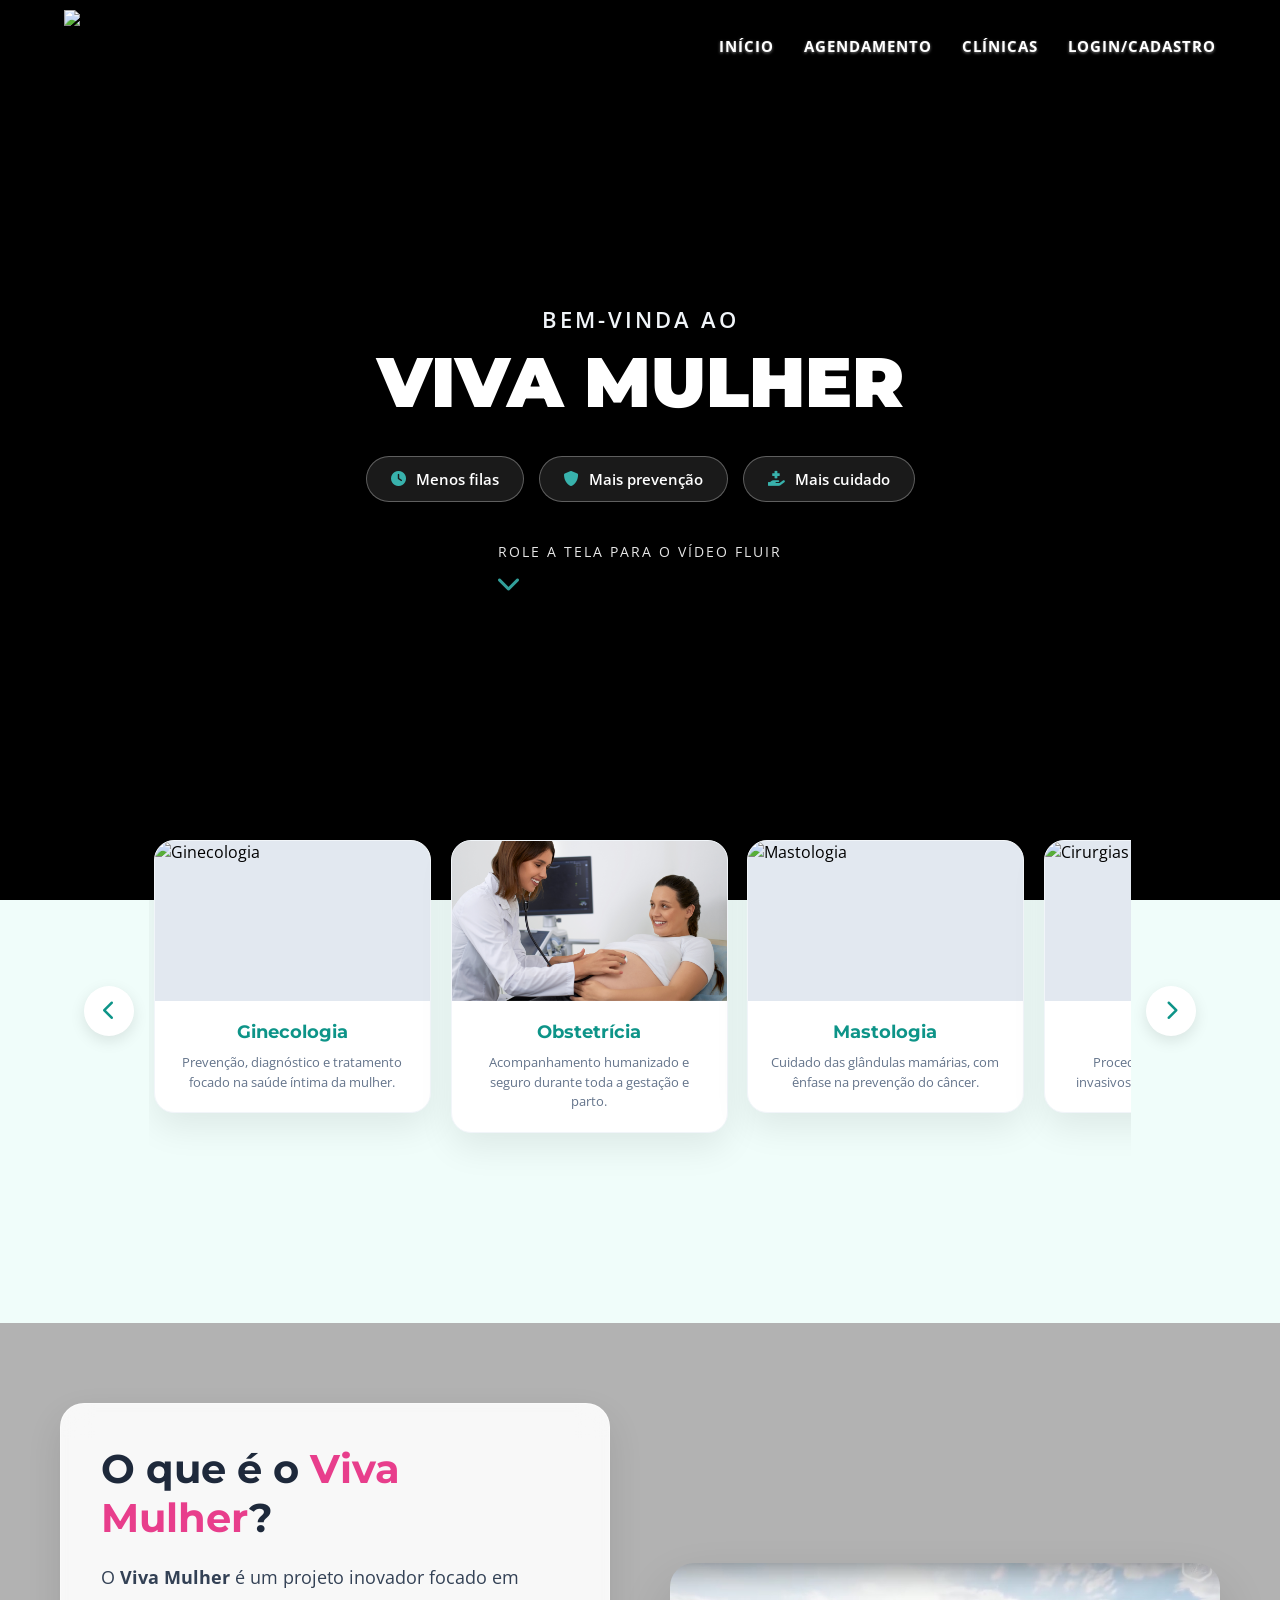
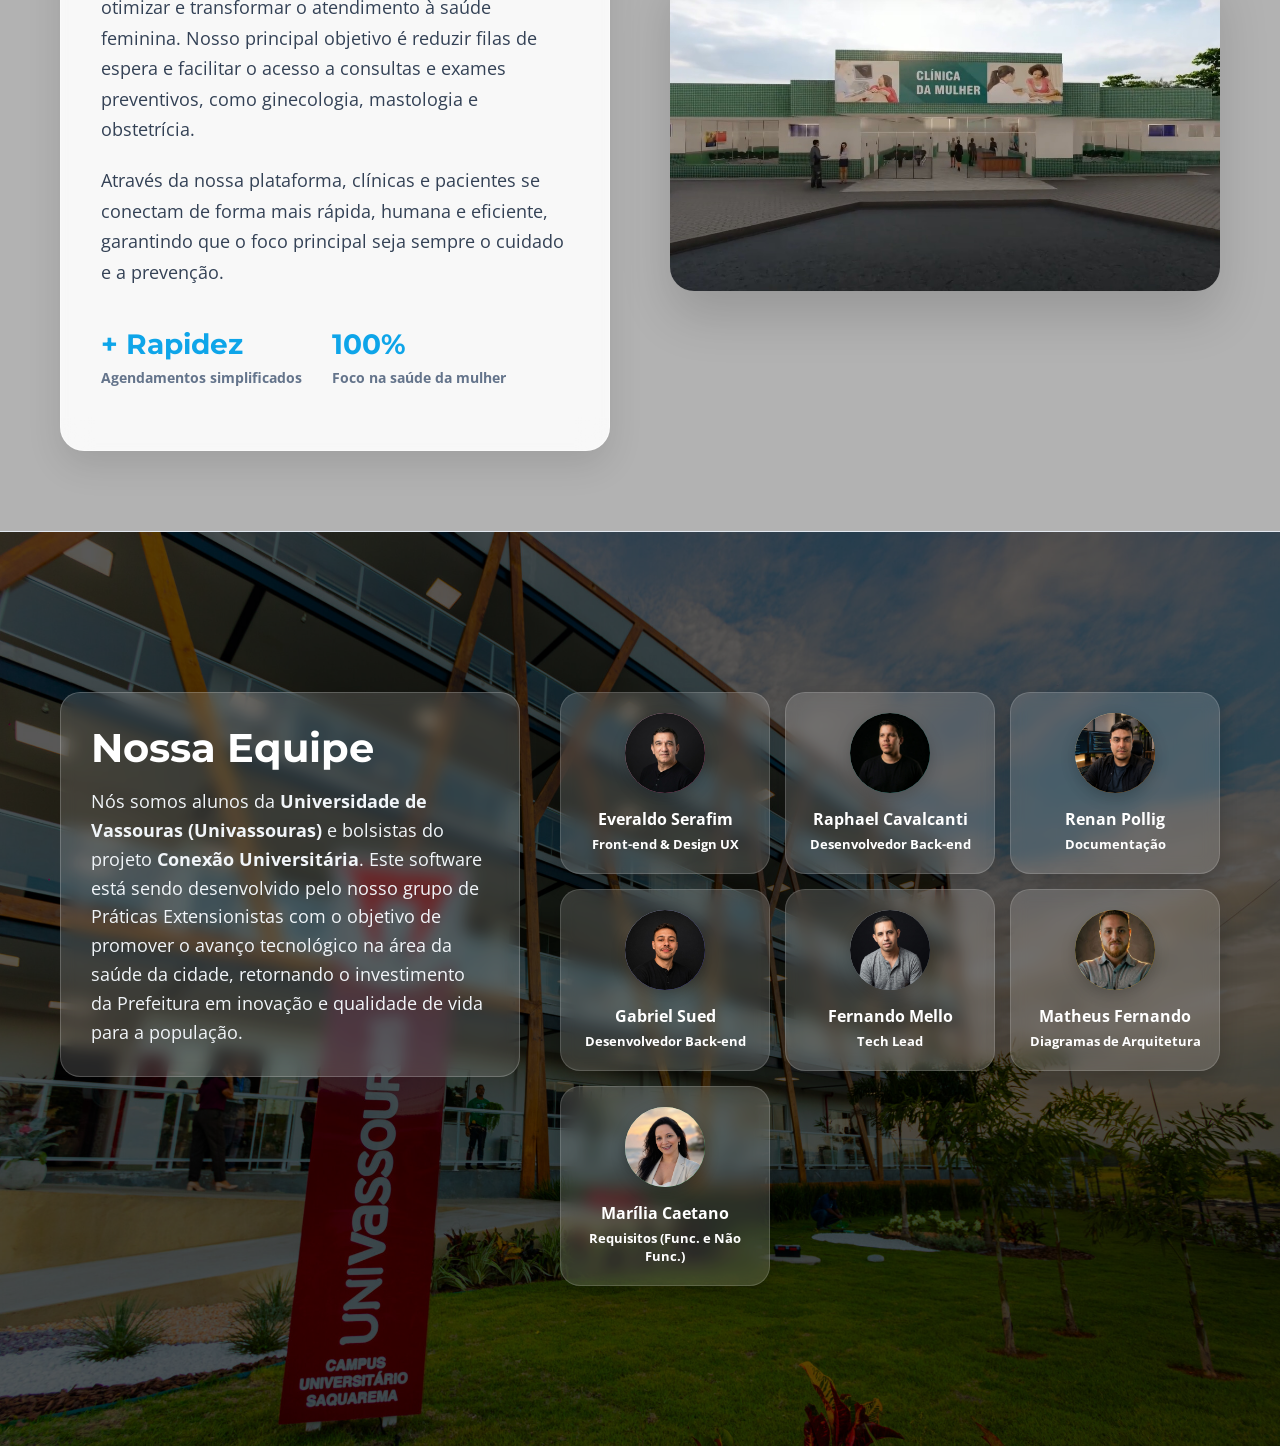
==== commit e80dfcbe: "refactor: mudanca do hero para video fullscreen background com scroll scrubbing" ====
--- a/vivamulherweb-vivamulherweb-main/index.html
+++ b/vivamulherweb-vivamulherweb-main/index.html
@@ -53,34 +53,28 @@
         }
     </style>
     <main id="home-view" class="view-ativa">
-        <section class="hero-section modern-split">
-            <!-- Metade Texto (Off-White) -->
-            <div class="hero-texto-split">
-                <div class="conteudo-clean">
-                    <h2 class="hero-subtitle-clean">Bem-vinda ao</h2>
-                    <h1 class="hero-title-clean">VIVA MULHER</h1>
-                    <div class="hero-features-clean">
+        <section class="hero-section hero-fullscreen-video">
+            <video id="bg-video" class="fullscreen-bg-video" muted playsinline preload="auto">
+                <source src="assets/video/backgroundvideo.mp4" type="video/mp4">
+            </video>
+            <!-- Overlay Escuro para o texto ficar legível -->
+            <div class="video-overlay"></div>
+
+            <div class="hero-content-center">
+                <div class="conteudo-clean" style="display: flex; flex-direction: column; align-items: center;">
+                    <h2 class="hero-subtitle-clean" style="color: #f1f5f9; text-shadow: 0px 2px 5px rgba(0,0,0,0.5);">Bem-vinda ao</h2>
+                    <h1 class="hero-title-clean" style="color: white; background: none; -webkit-text-fill-color: white; text-shadow: 0px 4px 10px rgba(0,0,0,0.5);">VIVA MULHER</h1>
+                    <div class="hero-features-clean" style="justify-content: center;">
                         <span class="feature-item-clean"><i class="fas fa-clock"></i> Menos filas</span>
                         <span class="feature-item-clean"><i class="fas fa-shield-alt"></i> Mais prevenção</span>
                         <span class="feature-item-clean"><i class="fas fa-hand-holding-medical"></i> Mais cuidado</span>
                     </div>
-                    <div class="scroll-indicator" style="margin-top: 40px; animation: bounce 2s infinite; opacity: 0.8;">
-                        <span style="display: block; font-size: 14px; text-transform: uppercase; letter-spacing: 2px; margin-bottom: 10px;">Role a tela para interagir com o vídeo</span>
-                        <i class="fas fa-chevron-down" style="font-size: 24px; color: #0d9488;"></i>
+                    <div class="scroll-indicator" style="margin-top: 40px; animation: bounce 2s infinite; opacity: 0.9;">
+                        <span style="display: block; font-size: 14px; text-transform: uppercase; letter-spacing: 2px; margin-bottom: 10px; color: white; text-shadow: 0px 2px 4px rgba(0,0,0,0.8);">Role a tela para o vídeo fluir</span>
+                        <i class="fas fa-chevron-down" style="font-size: 24px; color: #38b2ac; text-shadow: 0px 2px 4px rgba(0,0,0,0.8);"></i>
                     </div>
                 </div>
             </div>
-
-            <!-- Metade Vídeo (Janela/Abinha com Degradê) -->
-            <div class="hero-video-split">
-                <div class="video-janela">
-                    <video id="bg-video" muted playsinline preload="auto">
-                        <source src="assets/video/backgroundvideo.mp4" type="video/mp4">
-                    </video>
-                    <div class="video-degrade-inferior"></div>
-                </div>
-            </div>
-
         </section>
 
         <!-- SEÇÃO: SERVIÇOS / ESPECIALIDADES EM CARDS -->
--- a/vivamulherweb-vivamulherweb-main/style-index.css
+++ b/vivamulherweb-vivamulherweb-main/style-index.css
@@ -53,7 +53,7 @@
 }
 
 #main-nav ul li a {
-    color: #000000; /* Letras pretas para leitura num fundo transparente que pode ser branco */
+    color: #ffffff; /* Letras brancas para leitura sobre o vídeo escurecido */
     font-weight: 700;
     font-size: 15px;
     text-transform: uppercase;
@@ -77,39 +77,56 @@
     flex-direction: column;
 }
 
-.hero-section.modern-split {
+.hero-fullscreen-video {
     position: relative;
     width: 100%;
-    min-height: 100vh;
-    display: flex;
-    flex-direction: row;
-    align-items: center;
-    background-color: #f8fafc; /* Fundo off-white */
-    padding: 100px 5% 80px 5%; /* Espaço para o header e botões */
+    height: 100vh;
+    display: flex;
+    align-items: center;
+    justify-content: center;
     overflow: hidden;
-}
-
-/* --- Metade Esquerda: Texto --- */
-.hero-texto-split {
-    flex: 1;
-    padding-right: 40px;
-    z-index: 10;
-    display: flex;
-    justify-content: flex-start;
+    background-color: #000;
+}
+
+.fullscreen-bg-video {
+    position: absolute;
+    top: 0;
+    left: 0;
+    width: 100%;
+    height: 100%;
+    object-fit: cover;
+    z-index: 0;
+}
+
+.video-overlay {
+    position: absolute;
+    top: 0;
+    left: 0;
+    width: 100%;
+    height: 100%;
+    background: rgba(0, 0, 0, 0.4); /* Escurece o vídeo para o texto aparecer */
+    z-index: 1;
+}
+
+.hero-content-center {
+    position: relative;
+    z-index: 2; /* Fica acima do vídeo e do overlay */
+    width: 100%;
+    max-width: 800px;
+    padding: 0 20px;
 }
 
 .conteudo-clean {
-    max-width: 600px;
-    animation: fadeInLeft 1s ease-out;
-}
-
-@keyframes fadeInLeft {
-    from { opacity: 0; transform: translateX(-30px); }
-    to { opacity: 1; transform: translateX(0); }
+    animation: fadeIn 1.5s ease-out;
+}
+
+@keyframes fadeIn {
+    from { opacity: 0; transform: translateY(20px); }
+    to { opacity: 1; transform: translateY(0); }
 }
 
 .hero-subtitle-clean {
-    color: #64748b;
+    color: #f1f5f9;
     font-family: 'Open Sans', sans-serif;
     font-size: 22px;
     font-weight: 600;
@@ -119,14 +136,13 @@
 }
 
 .hero-title-clean {
-    background: linear-gradient(135deg, #e83e8c 0%, #0d9488 100%);
-    -webkit-background-clip: text;
-    -webkit-text-fill-color: transparent;
+    color: white;
     font-family: 'Montserrat', sans-serif;
     font-size: 70px;
     font-weight: 900;
     margin-bottom: 35px;
     line-height: 1.1;
+    text-align: center;
 }
 
 .hero-features-clean {
@@ -136,8 +152,10 @@
 }
 
 .feature-item-clean {
-    background: white;
-    color: #334155;
+    background: rgba(255, 255, 255, 0.1);
+    backdrop-filter: blur(5px);
+    -webkit-backdrop-filter: blur(5px);
+    color: white;
     padding: 12px 24px;
     border-radius: 50px;
     font-size: 15px;
@@ -145,61 +163,18 @@
     display: flex;
     align-items: center;
     gap: 10px;
-    box-shadow: 0 4px 15px rgba(0,0,0,0.05);
-    border: 1px solid #e2e8f0;
+    border: 1px solid rgba(255, 255, 255, 0.3);
     transition: 0.3s;
 }
 
 .feature-item-clean:hover {
     transform: translateY(-3px);
-    border-color: #0d9488;
-    color: #0d9488;
+    background: rgba(255, 255, 255, 0.2);
+    border-color: #38b2ac;
 }
 
 .feature-item-clean i {
-    color: #e83e8c; /* Rosa para destaque */
-}
-
-/* --- Metade Direita: Vídeo (Abinha) --- */
-.hero-video-split {
-    flex: 1;
-    display: flex;
-    justify-content: center;
-    position: relative;
-    z-index: 5;
-}
-
-.video-janela {
-    position: relative;
-    width: 100%;
-    max-width: 600px;
-    height: 450px;
-    border-radius: 30px; /* Abinha/janela arredondada */
-    overflow: hidden;
-    box-shadow: 0 30px 60px rgba(0,0,0,0.15);
-    animation: fadeInRight 1.2s ease-out;
-}
-
-@keyframes fadeInRight {
-    from { opacity: 0; transform: translateX(30px); }
-    to { opacity: 1; transform: translateX(0); }
-}
-
-#bg-video {
-    width: 100%;
-    height: 100%;
-    object-fit: cover;
-}
-
-/* Degradê que começa o vídeo na base */
-.video-degrade-inferior {
-    position: absolute;
-    bottom: 0;
-    left: 0;
-    width: 100%;
-    height: 40%;
-    background: linear-gradient(to top, rgba(248, 250, 252, 1), transparent);
-    pointer-events: none;
+    color: #38b2ac; /* Verde água para destaque */
 }
 
 /* ========================================================
@@ -356,26 +331,13 @@
     visibility: visible;
 }
 
-/* Responsividade do Split Hero e Servicos */
+/* Responsividade do Hero e Servicos */
 @media (max-width: 900px) {
-    .hero-section.modern-split {
-        flex-direction: column;
-        padding-top: 120px;
-        text-align: center;
-    }
-    .hero-texto-split {
-        padding-right: 0;
-        margin-bottom: 40px;
-        justify-content: center;
-    }
-    .hero-features-clean {
-        justify-content: center;
-    }
     .hero-title-clean {
-        font-size: 50px;
-    }
-    .video-janela {
-        height: 300px;
+        font-size: 45px;
+    }
+    .hero-subtitle-clean {
+        font-size: 18px;
     }
     .servico-card {
         flex: 0 0 calc(50% - 10px); /* 2 cards no Tablet */
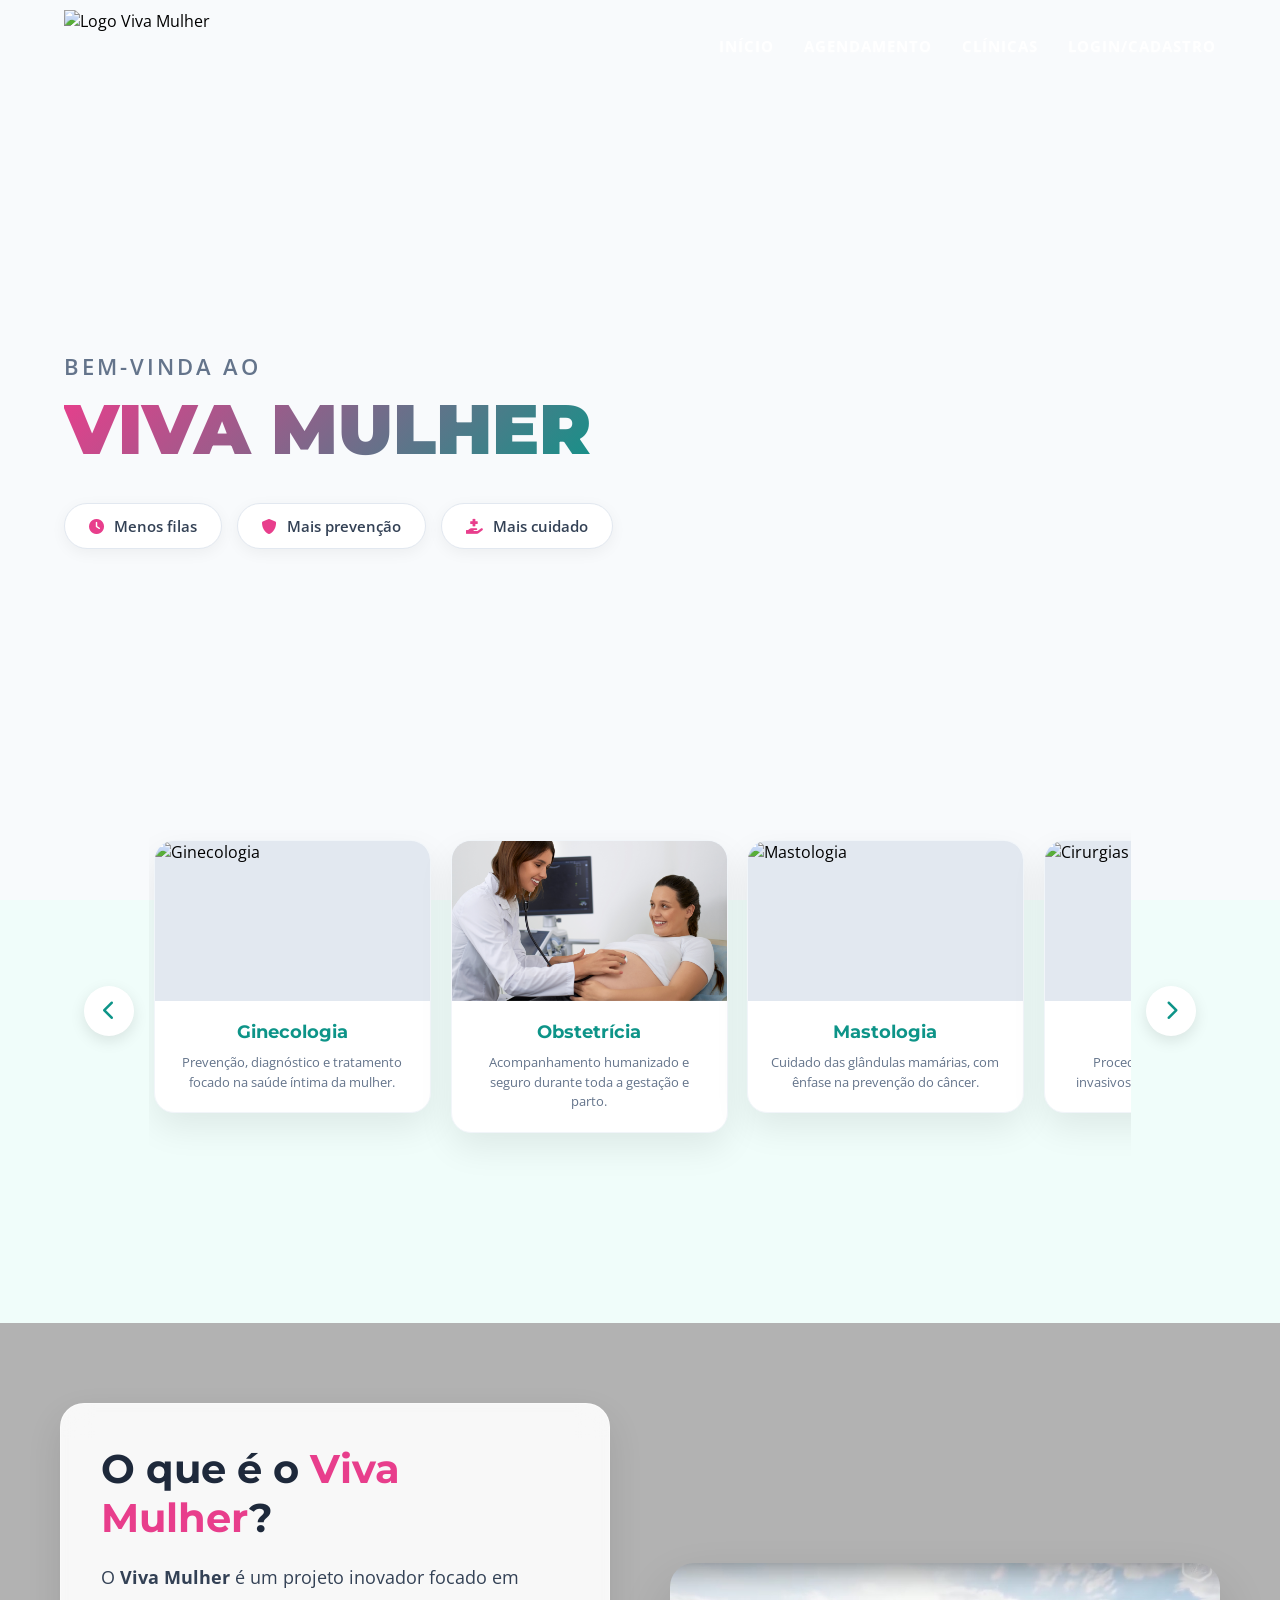
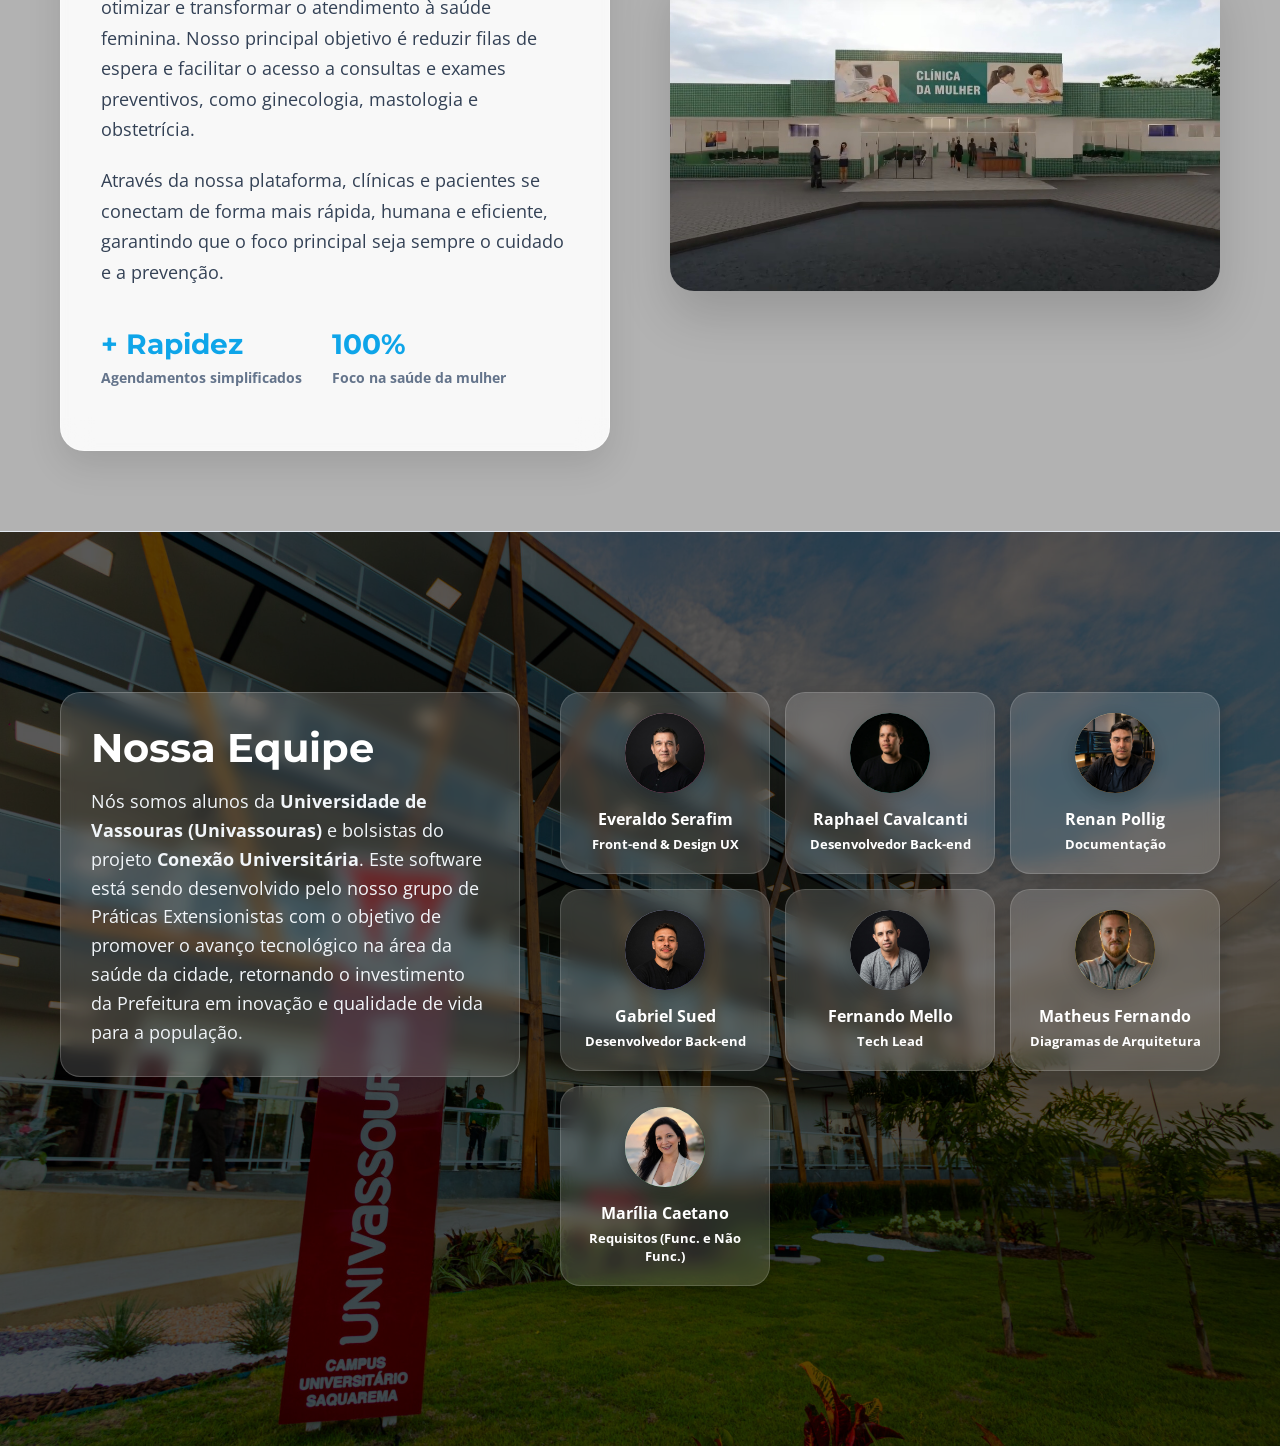
==== commit 36bd761a: "feat: layout hero gradient split e remocao do scrolljacking" ====
--- a/vivamulherweb-vivamulherweb-main/index.html
+++ b/vivamulherweb-vivamulherweb-main/index.html
@@ -53,25 +53,26 @@
         }
     </style>
     <main id="home-view" class="view-ativa">
-        <section class="hero-section hero-fullscreen-video">
-            <video id="bg-video" class="fullscreen-bg-video" muted playsinline preload="auto">
-                <source src="assets/video/backgroundvideo.mp4" type="video/mp4">
-            </video>
-            <!-- Overlay Escuro para o texto ficar legível -->
-            <div class="video-overlay"></div>
-
-            <div class="hero-content-center">
-                <div class="conteudo-clean" style="display: flex; flex-direction: column; align-items: center;">
-                    <h2 class="hero-subtitle-clean" style="color: #f1f5f9; text-shadow: 0px 2px 5px rgba(0,0,0,0.5);">Bem-vinda ao</h2>
-                    <h1 class="hero-title-clean" style="color: white; background: none; -webkit-text-fill-color: white; text-shadow: 0px 4px 10px rgba(0,0,0,0.5);">VIVA MULHER</h1>
-                    <div class="hero-features-clean" style="justify-content: center;">
+        <section class="hero-section hero-gradient-split">
+            <!-- Camada 1: Vídeo posicionado à direita -->
+            <div class="hero-video-bg">
+                <video id="bg-video" autoplay loop muted playsinline preload="auto">
+                    <source src="assets/video/backgroundvideo.mp4" type="video/mp4">
+                </video>
+            </div>
+
+            <!-- Camada 2: Overlay de Degradê (Offwhite sólido na esquerda sumindo para a direita) -->
+            <div class="hero-video-gradient"></div>
+
+            <!-- Camada 3: Conteúdo de Texto na Esquerda -->
+            <div class="hero-content-container">
+                <div class="conteudo-clean">
+                    <h2 class="hero-subtitle-clean">Bem-vinda ao</h2>
+                    <h1 class="hero-title-clean">VIVA MULHER</h1>
+                    <div class="hero-features-clean">
                         <span class="feature-item-clean"><i class="fas fa-clock"></i> Menos filas</span>
                         <span class="feature-item-clean"><i class="fas fa-shield-alt"></i> Mais prevenção</span>
                         <span class="feature-item-clean"><i class="fas fa-hand-holding-medical"></i> Mais cuidado</span>
-                    </div>
-                    <div class="scroll-indicator" style="margin-top: 40px; animation: bounce 2s infinite; opacity: 0.9;">
-                        <span style="display: block; font-size: 14px; text-transform: uppercase; letter-spacing: 2px; margin-bottom: 10px; color: white; text-shadow: 0px 2px 4px rgba(0,0,0,0.8);">Role a tela para o vídeo fluir</span>
-                        <i class="fas fa-chevron-down" style="font-size: 24px; color: #38b2ac; text-shadow: 0px 2px 4px rgba(0,0,0,0.8);"></i>
                     </div>
                 </div>
             </div>
@@ -477,9 +478,6 @@
         </div>
     </div>
 
-    <!-- GSAP & ScrollTrigger -->
-    <script src="https://cdnjs.cloudflare.com/ajax/libs/gsap/3.12.2/gsap.min.js"></script>
-    <script src="https://cdnjs.cloudflare.com/ajax/libs/gsap/3.12.2/ScrollTrigger.min.js"></script>
     <script src="script.js"></script>
     <script>
         // O controle pelo scroll foi removido para garantir a fluidez total.
--- a/vivamulherweb-vivamulherweb-main/style-index.css
+++ b/vivamulherweb-vivamulherweb-main/style-index.css
@@ -77,56 +77,64 @@
     flex-direction: column;
 }
 
-.hero-fullscreen-video {
+.hero-gradient-split {
     position: relative;
     width: 100%;
     height: 100vh;
     display: flex;
     align-items: center;
-    justify-content: center;
     overflow: hidden;
-    background-color: #000;
-}
-
-.fullscreen-bg-video {
-    position: absolute;
+    background-color: #f8fafc; /* Fundo off-white na esquerda */
+}
+
+.hero-video-bg {
+    position: absolute;
+    right: 0;
     top: 0;
-    left: 0;
+    width: 65%; /* O vídeo ocupa a parte direita */
+    height: 100%;
+    z-index: 0;
+}
+
+.hero-video-bg video {
     width: 100%;
     height: 100%;
     object-fit: cover;
-    z-index: 0;
-}
-
-.video-overlay {
-    position: absolute;
+}
+
+.hero-video-gradient {
+    position: absolute;
+    left: 0;
     top: 0;
-    left: 0;
     width: 100%;
     height: 100%;
-    background: rgba(0, 0, 0, 0.4); /* Escurece o vídeo para o texto aparecer */
+    /* Degradê que vai do #f8fafc sólido até ficar transparente em cima do vídeo */
+    background: linear-gradient(to right, #f8fafc 40%, rgba(248, 250, 252, 0.9) 50%, rgba(248, 250, 252, 0) 85%);
     z-index: 1;
-}
-
-.hero-content-center {
+    pointer-events: none;
+}
+
+.hero-content-container {
     position: relative;
-    z-index: 2; /* Fica acima do vídeo e do overlay */
-    width: 100%;
-    max-width: 800px;
-    padding: 0 20px;
+    z-index: 2;
+    width: 50%; /* O conteúdo restrito à esquerda */
+    padding-left: 5%;
+    display: flex;
+    justify-content: flex-start;
 }
 
 .conteudo-clean {
-    animation: fadeIn 1.5s ease-out;
-}
-
-@keyframes fadeIn {
-    from { opacity: 0; transform: translateY(20px); }
-    to { opacity: 1; transform: translateY(0); }
+    max-width: 600px;
+    animation: fadeInLeft 1.5s ease-out;
+}
+
+@keyframes fadeInLeft {
+    from { opacity: 0; transform: translateX(-30px); }
+    to { opacity: 1; transform: translateX(0); }
 }
 
 .hero-subtitle-clean {
-    color: #f1f5f9;
+    color: #64748b;
     font-family: 'Open Sans', sans-serif;
     font-size: 22px;
     font-weight: 600;
@@ -136,13 +144,15 @@
 }
 
 .hero-title-clean {
-    color: white;
+    background: linear-gradient(135deg, #e83e8c 0%, #0d9488 100%);
+    -webkit-background-clip: text;
+    -webkit-text-fill-color: transparent;
     font-family: 'Montserrat', sans-serif;
     font-size: 70px;
     font-weight: 900;
     margin-bottom: 35px;
     line-height: 1.1;
-    text-align: center;
+    text-align: left;
 }
 
 .hero-features-clean {
@@ -152,10 +162,8 @@
 }
 
 .feature-item-clean {
-    background: rgba(255, 255, 255, 0.1);
-    backdrop-filter: blur(5px);
-    -webkit-backdrop-filter: blur(5px);
-    color: white;
+    background: white;
+    color: #334155;
     padding: 12px 24px;
     border-radius: 50px;
     font-size: 15px;
@@ -163,18 +171,19 @@
     display: flex;
     align-items: center;
     gap: 10px;
-    border: 1px solid rgba(255, 255, 255, 0.3);
+    box-shadow: 0 4px 15px rgba(0,0,0,0.05);
+    border: 1px solid #e2e8f0;
     transition: 0.3s;
 }
 
 .feature-item-clean:hover {
     transform: translateY(-3px);
-    background: rgba(255, 255, 255, 0.2);
-    border-color: #38b2ac;
+    border-color: #0d9488;
+    color: #0d9488;
 }
 
 .feature-item-clean i {
-    color: #38b2ac; /* Verde água para destaque */
+    color: #e83e8c; /* Rosa para destaque */
 }
 
 /* ========================================================
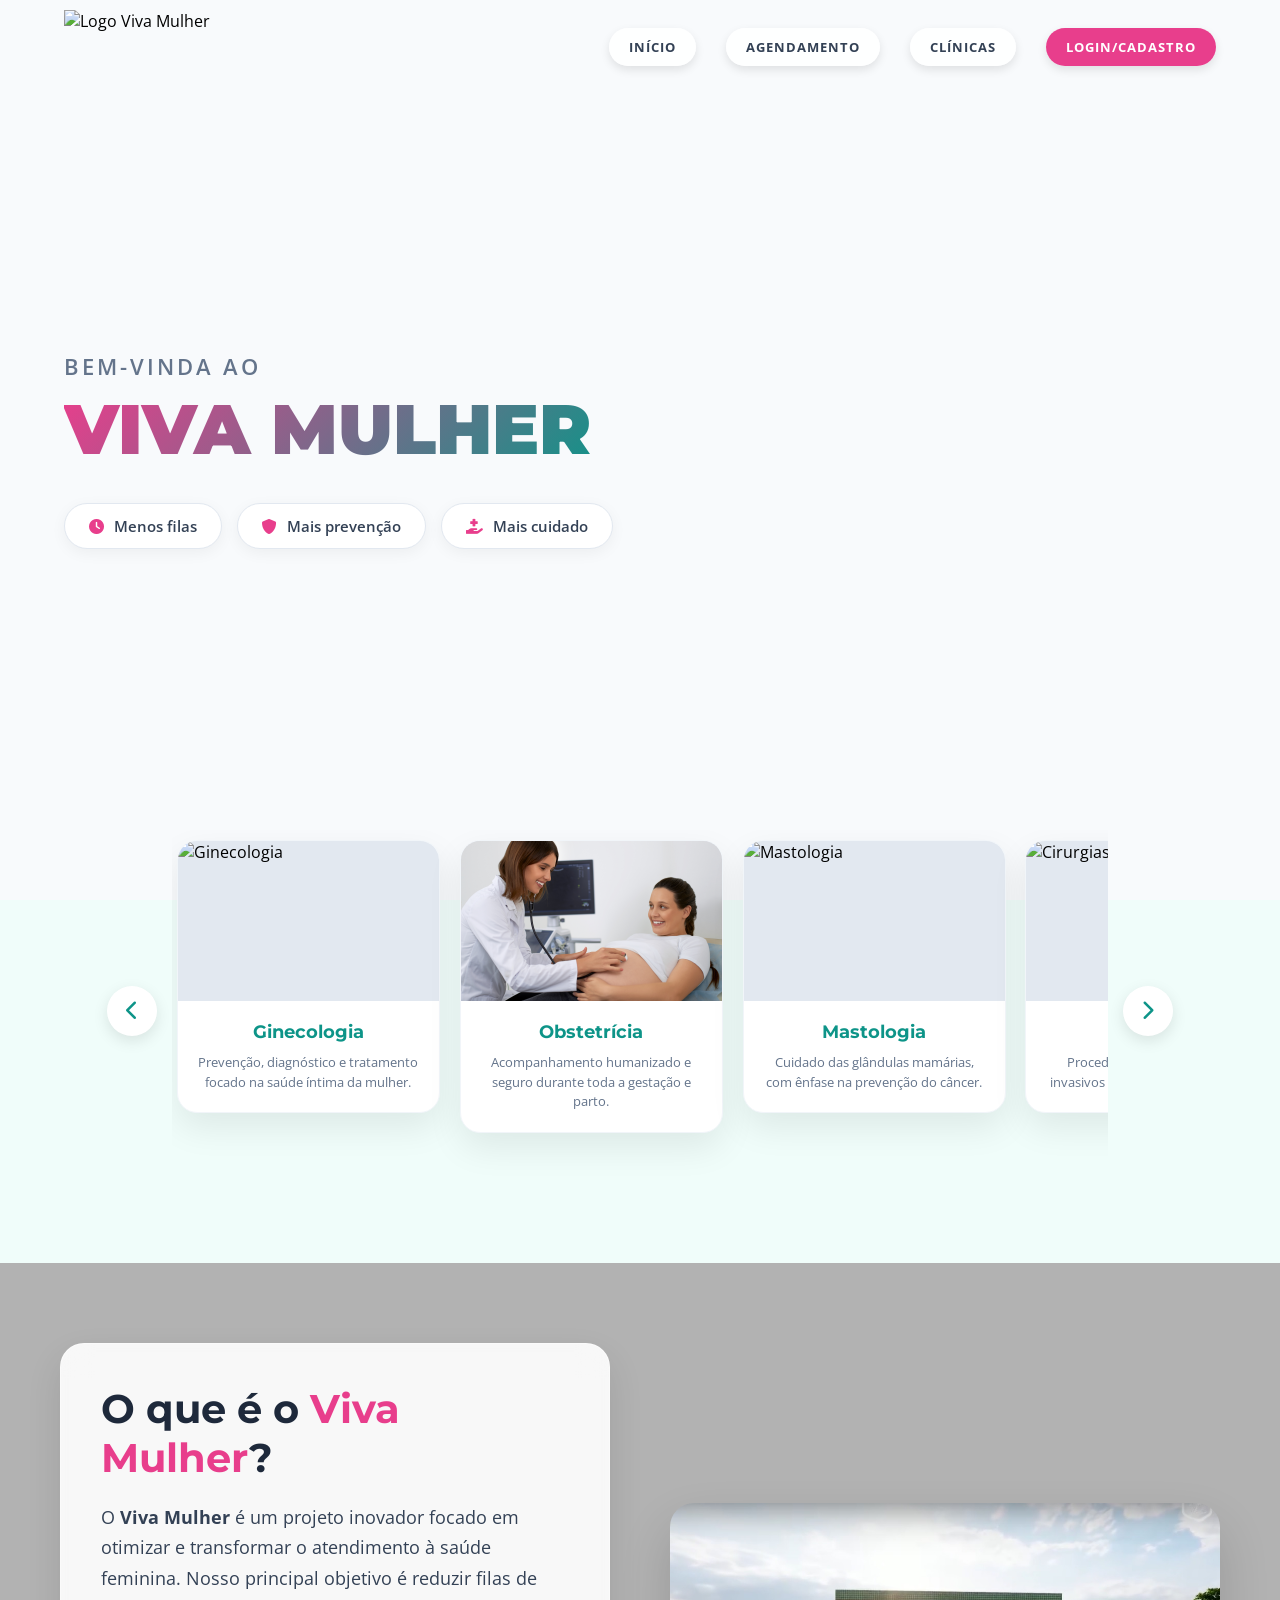
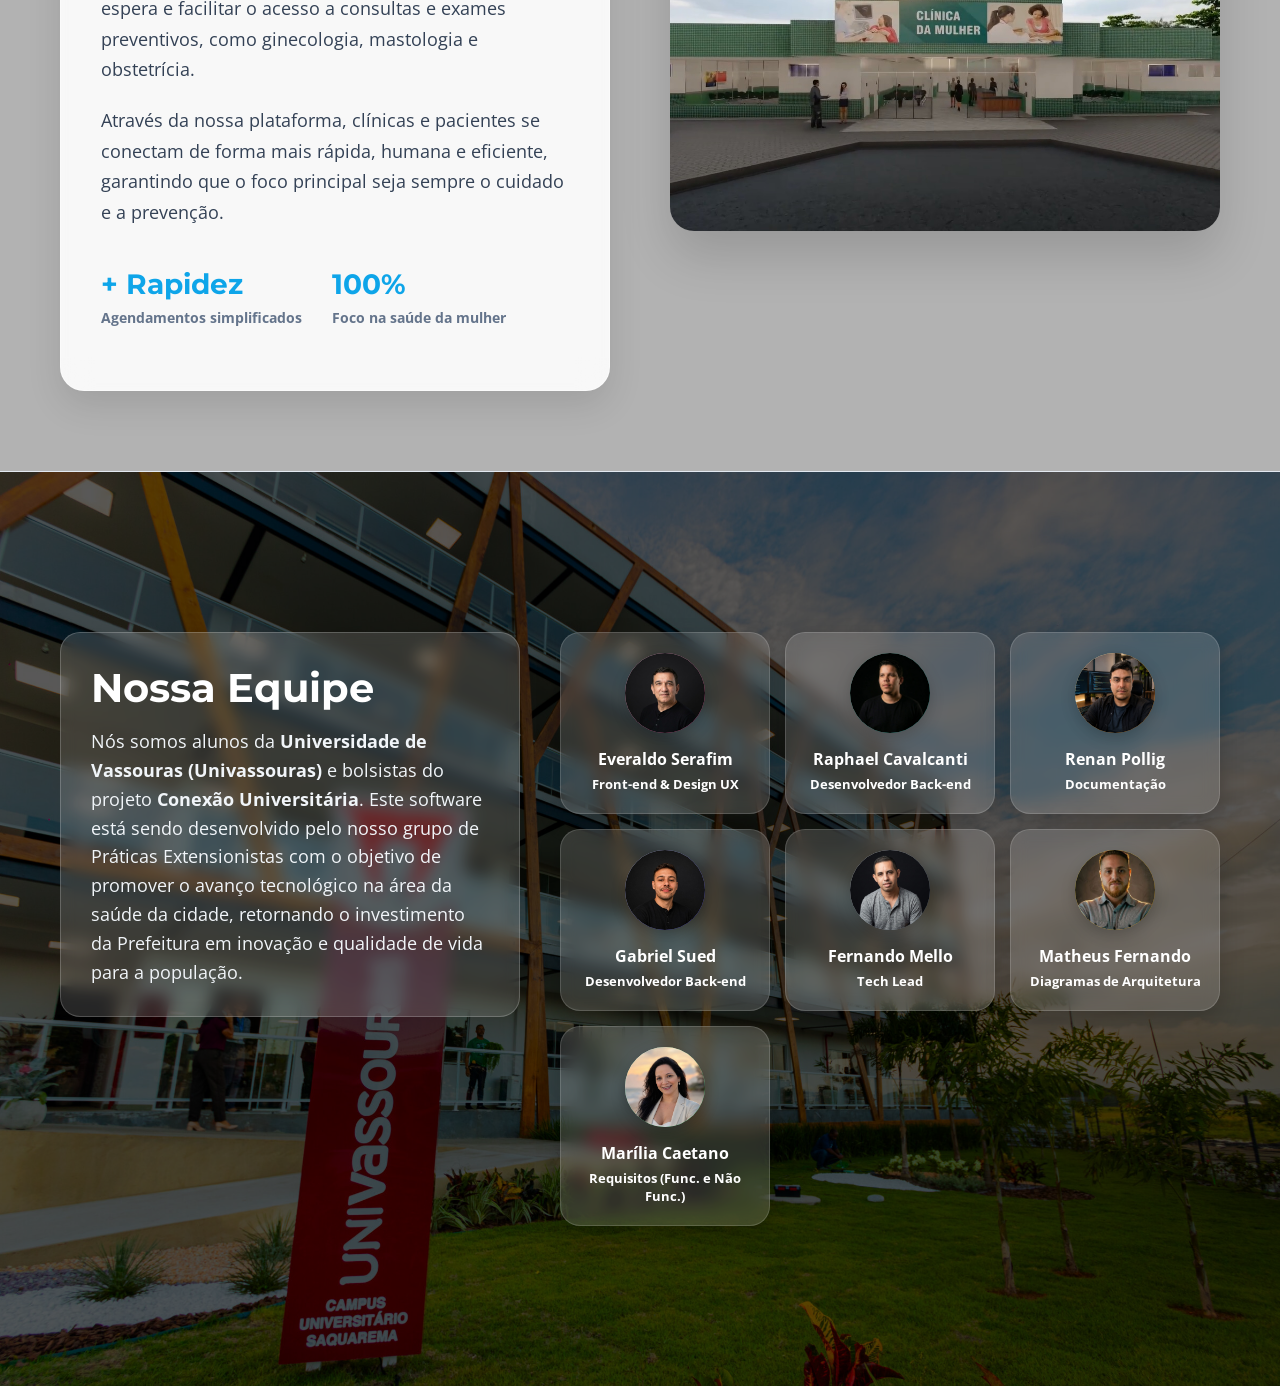
==== commit bf50f4bd: "style: expandir container do carrossel para remover bordas vazias exageradas" ====
--- a/vivamulherweb-vivamulherweb-main/index.html
+++ b/vivamulherweb-vivamulherweb-main/index.html
@@ -80,7 +80,7 @@
 
         <!-- SEÇÃO: SERVIÇOS / ESPECIALIDADES EM CARDS -->
         <section class="servicos-section">
-            <div class="container-padrao">
+            <div class="container-carrossel">
                 <div class="carousel-wrapper">
                     <button class="carousel-btn left" onclick="moverCarrossel(-1)"><i
                             class="fas fa-chevron-left"></i></button>
--- a/vivamulherweb-vivamulherweb-main/style-index.css
+++ b/vivamulherweb-vivamulherweb-main/style-index.css
@@ -53,20 +53,36 @@
 }
 
 #main-nav ul li a {
-    color: #ffffff; /* Letras brancas para leitura sobre o vídeo escurecido */
+    color: #334155; /* Texto escuro para contraste no fundo claro do botão */
+    background-color: rgba(255, 255, 255, 0.85); /* Fundo branco semi-transparente */
+    backdrop-filter: blur(8px);
+    -webkit-backdrop-filter: blur(8px);
+    padding: 10px 20px;
+    border-radius: 50px; /* Formato de pílula (botão redondo) */
     font-weight: 700;
-    font-size: 15px;
+    font-size: 13px;
     text-transform: uppercase;
     cursor: pointer;
-    text-shadow: 0px 1px 3px rgba(255, 255, 255, 0.5);
-    transition: 0.3s;
+    box-shadow: 0 4px 10px rgba(0,0,0,0.1);
+    transition: all 0.3s ease;
     letter-spacing: 1px;
 }
 
 #main-nav ul li a:hover {
-    color: #e83e8c; /* Fica rosa ao passar o mouse */
+    background-color: #0d9488; /* Verde água no hover */
+    color: white;
     transform: translateY(-2px);
-    display: inline-block;
+    box-shadow: 0 6px 15px rgba(13, 148, 136, 0.3);
+}
+
+/* Botão de Destaque (Login/Cadastro) */
+#main-nav ul li a.nav-destaque {
+    background-color: #e83e8c; /* Rosa para dar um destaque extra */
+    color: white;
+}
+
+#main-nav ul li a.nav-destaque:hover {
+    background-color: #c2185b;
 }
 
 /* ========================================================
@@ -108,8 +124,8 @@
     top: 0;
     width: 100%;
     height: 100%;
-    /* Degradê que vai do #f8fafc sólido até ficar transparente em cima do vídeo */
-    background: linear-gradient(to right, #f8fafc 40%, rgba(248, 250, 252, 0.9) 50%, rgba(248, 250, 252, 0) 85%);
+    /* Degradê ainda menor: sólido só até 35% e some totalmente na metade da tela (50%) */
+    background: linear-gradient(to right, #f8fafc 35%, rgba(248, 250, 252, 0) 50%);
     z-index: 1;
     pointer-events: none;
 }
@@ -508,6 +524,13 @@
     padding: 80px 20px;
 }
 
+.container-carrossel {
+    max-width: 1600px; /* Mais largo para caber mais cards */
+    width: 96%;
+    margin: 0 auto;
+    padding: 80px 20px 20px 20px; /* Menos padding inferior para não afastar tanto */
+}
+
 .section-title {
     font-family: 'Montserrat', sans-serif;
     font-size: 40px;
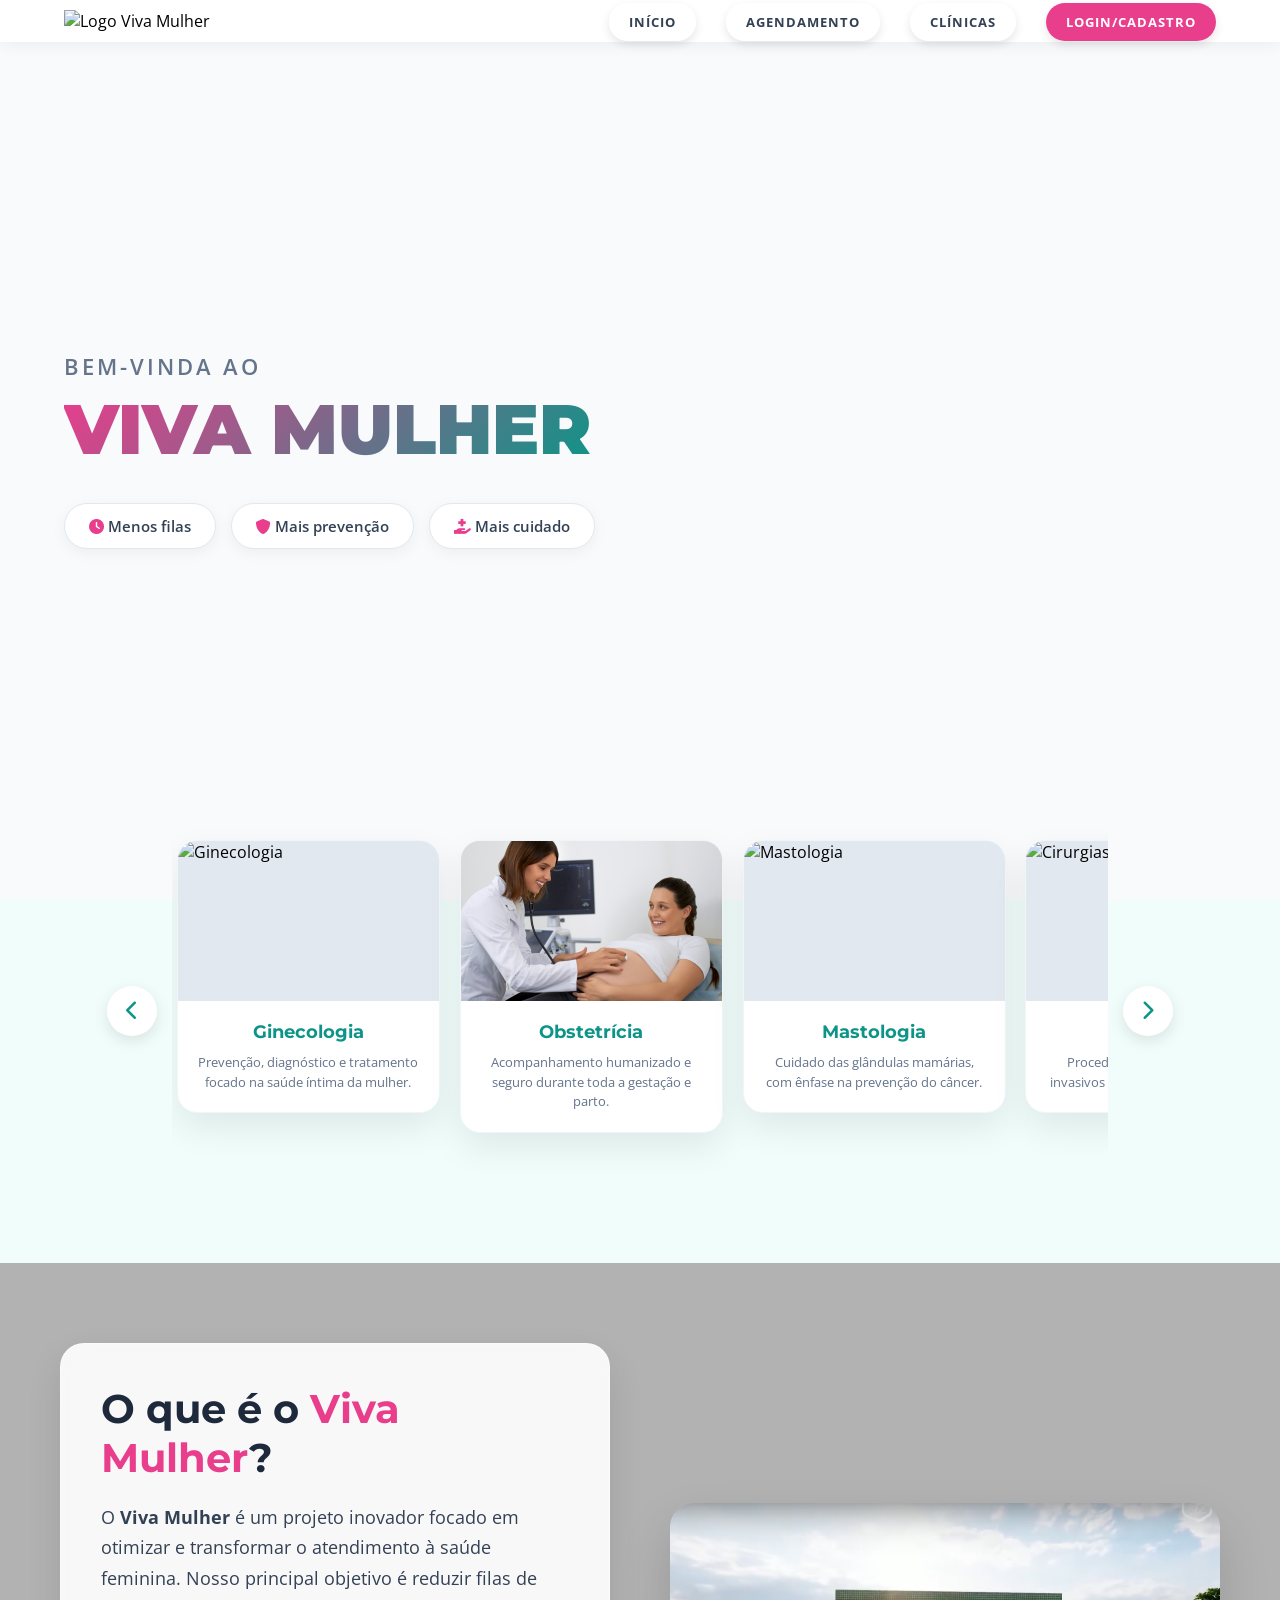
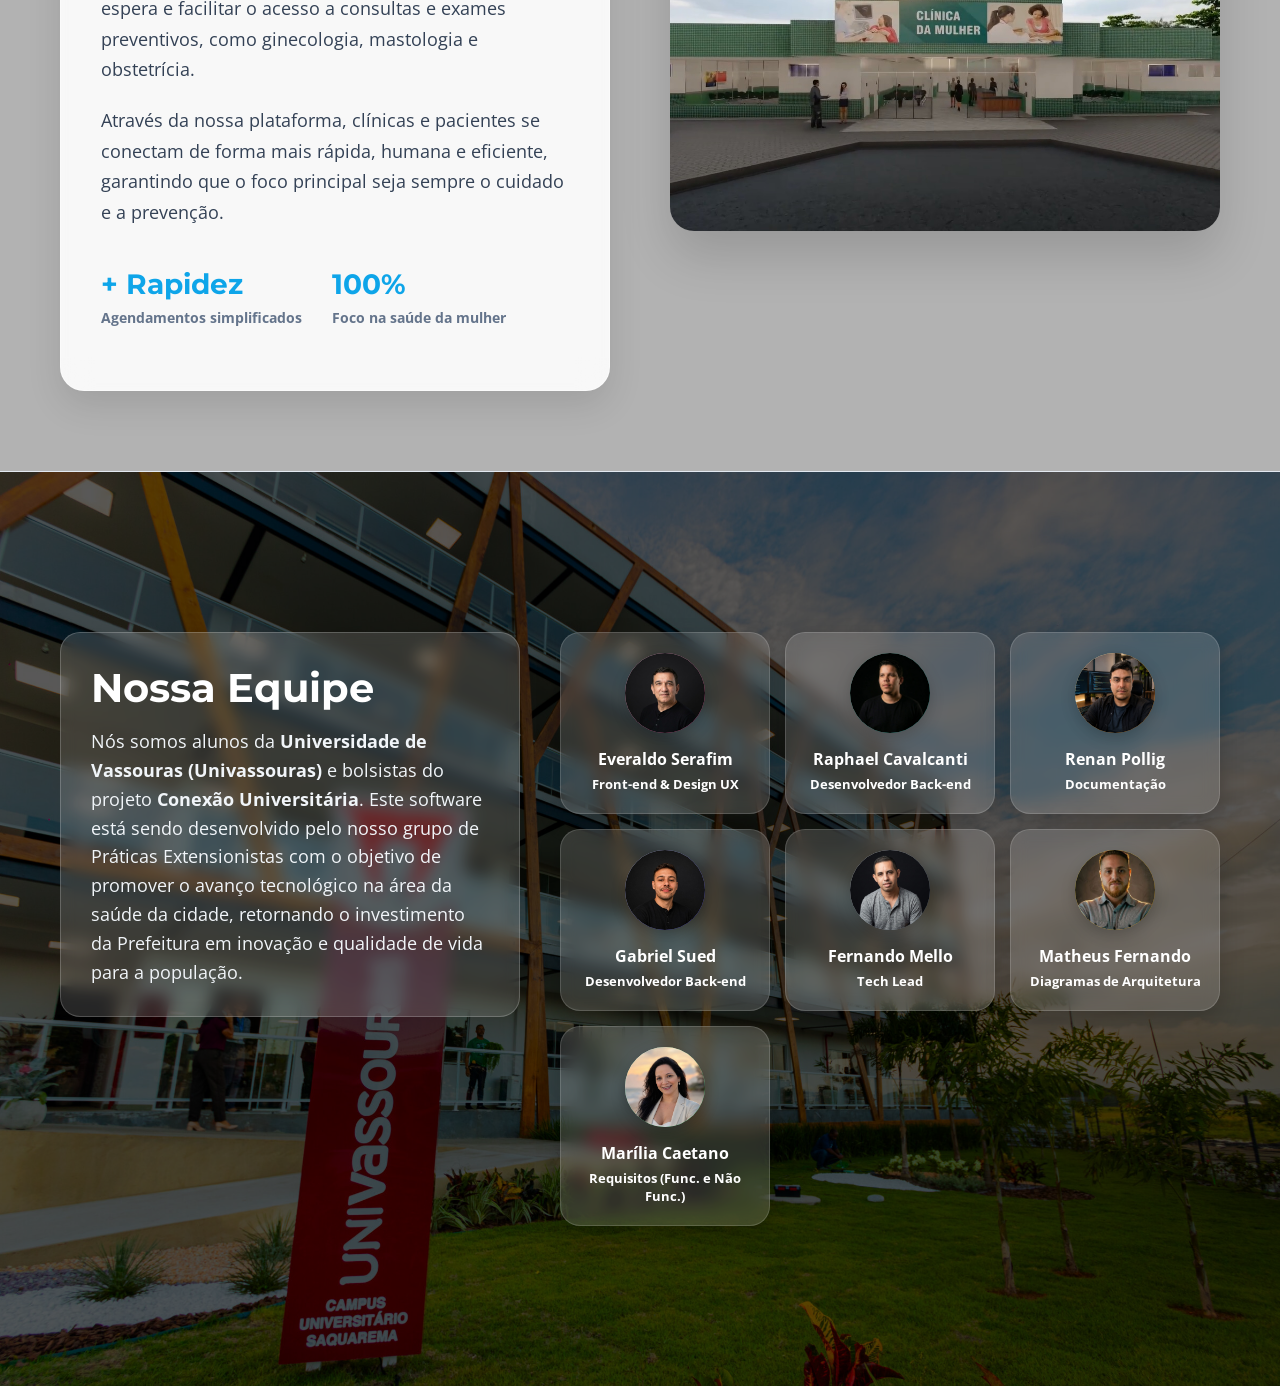
==== commit f4a84ee6: "Fix mobile responsiveness, add config logic and tooltips" ====
--- a/vivamulherweb-vivamulherweb-main/index.html
+++ b/vivamulherweb-vivamulherweb-main/index.html
@@ -29,29 +29,12 @@
                 <li><a onclick="mostrarPagina('login')" class="nav-destaque">LOGIN/CADASTRO</a></li>
             </ul>
         </nav>
+        <button class="btn-mobile" onclick="toggleMenuMain()" style="display: none;">
+            <i class="fas fa-bars"></i>
+        </button>
     </header>
-    <button class="btn-mobile" onclick="toggleMenuMain()" style="display: none;">
-        <i class="fas fa-bars"></i>
-    </button>
-
-    <style>
-        /* CSS rápido para o botão aparecer apenas no mobile */
-        @media (max-width: 768px) {
-            .btn-mobile {
-                display: block !important;
-                position: fixed;
-                top: 15px;
-                right: 15px;
-                background: #0d9488;
-                color: white;
-                border: none;
-                padding: 10px 15px;
-                border-radius: 5px;
-                z-index: 10000;
-                cursor: pointer;
-            }
-        }
-    </style>
+
+
     <main id="home-view" class="view-ativa">
         <section class="hero-section hero-gradient-split">
             <!-- Camada 1: Vídeo posicionado à direita -->
@@ -70,9 +53,18 @@
                     <h2 class="hero-subtitle-clean">Bem-vinda ao</h2>
                     <h1 class="hero-title-clean">VIVA MULHER</h1>
                     <div class="hero-features-clean">
-                        <span class="feature-item-clean"><i class="fas fa-clock"></i> Menos filas</span>
-                        <span class="feature-item-clean"><i class="fas fa-shield-alt"></i> Mais prevenção</span>
-                        <span class="feature-item-clean"><i class="fas fa-hand-holding-medical"></i> Mais cuidado</span>
+                        <div class="feature-item-clean" tabindex="0" onclick="this.focus()">
+                            <span class="feature-header"><i class="fas fa-clock"></i> Menos filas</span>
+                            <div class="feature-details">Agendamento rápido e inteligente, reduzindo o tempo de espera nas unidades de saúde.</div>
+                        </div>
+                        <div class="feature-item-clean" tabindex="0" onclick="this.focus()">
+                            <span class="feature-header"><i class="fas fa-shield-alt"></i> Mais prevenção</span>
+                            <div class="feature-details">Foco no rastreio precoce e na realização periódica de exames essenciais.</div>
+                        </div>
+                        <div class="feature-item-clean" tabindex="0" onclick="this.focus()">
+                            <span class="feature-header"><i class="fas fa-hand-holding-medical"></i> Mais cuidado</span>
+                            <div class="feature-details">Atendimento humanizado com equipe especializada e dedicada a você.</div>
+                        </div>
                     </div>
                 </div>
             </div>
--- a/vivamulherweb-vivamulherweb-main/style-index.css
+++ b/vivamulherweb-vivamulherweb-main/style-index.css
@@ -22,27 +22,28 @@
    CABEÇALHO FIXO E NAVEGAÇÃO
    ======================================================== */
 .header-transparente {
-    position: absolute;
+    position: fixed;
     top: 0;
     width: 100%;
-    padding: 35px 5% 10px 5%; /* Mais espaço no topo para descer os botões */
-    display: flex;
-    justify-content: flex-end;
+    padding: 10px 5%;
+    display: flex;
+    justify-content: space-between;
     align-items: center;
-    z-index: 100;
-    background-color: transparent;
+    z-index: 9999;
+    background-color: rgba(255, 255, 255, 0.95);
+    backdrop-filter: blur(10px);
+    -webkit-backdrop-filter: blur(10px);
+    box-shadow: 0 4px 15px rgba(0,0,0,0.05);
     transition: all 0.3s ease;
 }
 
 .logo-container {
-    position: absolute;
-    top: 10px;
-    left: 5%;
+    position: relative;
     z-index: 101;
 }
 
 .logo-img {
-    height: 125px; /* Logo maior, conforme solicitado */
+    height: 70px; /* Logo ajustada para o header fixo */
     transition: 0.3s ease;
 }
 
@@ -190,16 +191,74 @@
     box-shadow: 0 4px 15px rgba(0,0,0,0.05);
     border: 1px solid #e2e8f0;
     transition: 0.3s;
-}
-
-.feature-item-clean:hover {
+    position: relative;
+    cursor: pointer;
+    outline: none;
+}
+
+.feature-item-clean:hover, .feature-item-clean:focus {
     transform: translateY(-3px);
     border-color: #0d9488;
     color: #0d9488;
+    z-index: 100;
 }
 
 .feature-item-clean i {
     color: #e83e8c; /* Rosa para destaque */
+}
+
+/* Tooltip dos Benefícios (Abre no hover ou click/focus) */
+.feature-details {
+    position: absolute;
+    top: 100%;
+    left: 50%;
+    transform: translateX(-50%) translateY(15px);
+    background: rgba(255, 255, 255, 0.95);
+    backdrop-filter: blur(10px);
+    -webkit-backdrop-filter: blur(10px);
+    border: 1px solid rgba(13, 148, 136, 0.2);
+    border-radius: 12px;
+    padding: 15px;
+    width: 250px;
+    box-shadow: 0 10px 25px rgba(0,0,0,0.1);
+    color: #475569;
+    font-size: 13px;
+    font-weight: 400;
+    line-height: 1.5;
+    text-align: center;
+    opacity: 0;
+    visibility: hidden;
+    transition: all 0.3s cubic-bezier(0.4, 0, 0.2, 1);
+    z-index: 50;
+    pointer-events: none;
+}
+
+.feature-details::before {
+    content: '';
+    position: absolute;
+    top: -6px;
+    left: 50%;
+    transform: translateX(-50%) rotate(45deg);
+    width: 12px;
+    height: 12px;
+    background: white;
+    border-left: 1px solid rgba(13, 148, 136, 0.2);
+    border-top: 1px solid rgba(13, 148, 136, 0.2);
+}
+
+@media (hover: hover) {
+    .feature-item-clean:hover .feature-details {
+        opacity: 1;
+        visibility: visible;
+        transform: translateX(-50%) translateY(10px);
+    }
+}
+
+.feature-item-clean:focus .feature-details,
+.feature-item-clean:active .feature-details {
+    opacity: 1;
+    visibility: visible;
+    transform: translateX(-50%) translateY(10px);
 }
 
 /* ========================================================
@@ -739,6 +798,18 @@
     box-shadow: 0 10px 25px rgba(0,0,0,0.2);
     border: 1px solid rgba(255, 255, 255, 0.15);
     transition: transform 0.3s, box-shadow 0.3s;
+    
+    /* Fix for iOS Safari disappearing content bug */
+    position: relative;
+    z-index: 1;
+    transform: translateZ(0);
+    -webkit-transform: translateZ(0);
+}
+
+/* Força os elementos internos a renderizarem acima do blur no Safari */
+.equipe-card > * {
+    position: relative;
+    z-index: 2;
 }
 
 .equipe-card:hover {
@@ -785,70 +856,110 @@
    ======================================================== */
 @media (max-width: 768px) {
     /* Ajuste do Cabeçalho para não esmagar os links */
-    header {
+    header.header-transparente {
+        padding: 15px 20px !important;
+        height: auto !important;
+        background-color: white !important; /* to be readable when menu is open */
+        box-shadow: 0 4px 15px rgba(0,0,0,0.05);
+        position: fixed !important;
+        display: flex;
+        flex-direction: row !important;
+        justify-content: space-between !important;
+        align-items: center !important;
+        flex-wrap: wrap;
+        z-index: 9999;
+    }
+
+    .logo-container {
+        position: relative !important;
+        left: 0 !important;
+        top: 0 !important;
+        transform: none !important;
+    }
+
+    .logo-img {
+        height: 50px !important; /* Logo menor no celular */
+    }
+
+    .btn-mobile {
+        display: block !important;
+        background: #0d9488;
+        color: white;
+        border: none;
+        padding: 8px 12px;
+        border-radius: 8px;
+        font-size: 20px;
+        cursor: pointer;
+    }
+
+    /* Menu oculto por padrão no mobile */
+    #main-nav {
+        display: none; 
+        width: 100%;
+        margin-top: 20px;
+    }
+
+    /* Menu exibido ao clicar no btn-mobile */
+    #main-nav.ativo {
+        display: block !important;
+    }
+
+    #main-nav ul {
         flex-direction: column !important;
-        padding: 10px !important;
-        padding-top: 140px !important;
-        height: auto !important;
-    }
-
-    .logo-container {
-        left: 50%;
-        transform: translateX(-50%);
-    }
-
-    nav ul {
-        flex-direction: row !important;
-        justify-content: center !important;
-        gap: 10px !important;
+        align-items: stretch !important;
+        gap: 15px !important;
         padding: 10px 0 !important;
     }
 
-    nav ul li a {
-        font-size: 12px !important;
+    #main-nav ul li {
+        width: 100%;
+        text-align: center;
+    }
+
+    #main-nav ul li a {
+        display: block;
+        font-size: 14px !important;
+        padding: 15px !important;
     }
 
     /* Ajuste da Hero Section para centralizar no celular */
-    .hero-conteudo {
-        margin-top: 0;
-        justify-content: center; /* Centraliza o cartão inteiro no mobile */
-    }
-
-    .glass-card {
-        padding: 30px 20px;
-        border-radius: 20px;
+    .hero-video-bg {
         width: 100%;
-        text-align: center; /* Volta a centralizar o texto no mobile */
-    }
-
-    .hero-title {
+    }
+    
+    .hero-video-gradient {
+        background: linear-gradient(to top, #f8fafc 10%, rgba(248, 250, 252, 0.85) 60%, rgba(248, 250, 252, 0.95) 100%);
+    }
+
+    .hero-content-container {
+        width: 100%;
+        padding: 120px 20px 40px 20px;
+        justify-content: center;
+    }
+
+    .conteudo-clean {
+        text-align: center;
+    }
+
+    .hero-title-clean {
         font-size: 40px !important;
-        margin-bottom: 25px;
-    }
-
-    .hero-subtitle {
+        text-align: center;
+        margin-bottom: 20px;
+    }
+
+    .hero-subtitle-clean {
         font-size: 16px !important;
+        text-align: center;
     }
     
-    .hero-features {
-        flex-direction: column;
+    .hero-features-clean {
         justify-content: center;
         gap: 10px;
     }
 
-    /* Botões de especialidades empilhados no celular */
-    .botoes-fundo {
-        position: absolute !important;
-        flex-direction: column !important;
-        gap: 8px !important;
-        padding: 0 10% !important;
-        bottom: 30px !important;
-    }
-
-    .btn-pilula {
-        width: 100% !important;
-        font-size: 14px !important;
-        padding: 12px 20px !important;
+    .feature-item-clean {
+        font-size: 13px;
+        padding: 10px 16px;
     }
 
     .sobre-grid {
@@ -858,6 +969,14 @@
     
     .section-title {
         font-size: 30px;
+    }
+    
+    .equipe-layout-split {
+        flex-direction: column;
+    }
+    
+    .equipe-title-side, .equipe-grid-side {
+        max-width: 100%;
     }
 }
 
